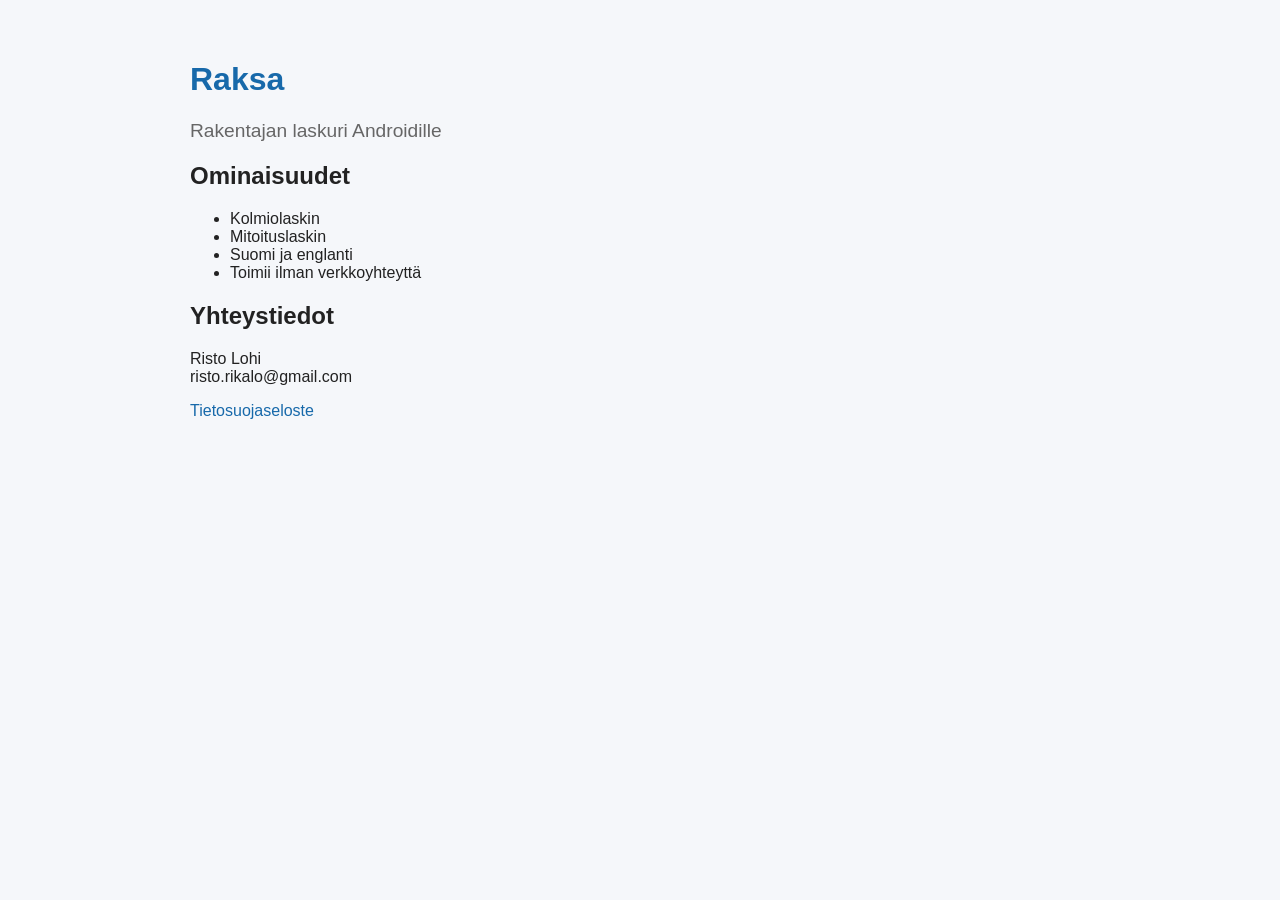
==== index.html @ fb9326ef "Initial Raksa site" ====
<!DOCTYPE html>
<html lang="fi">
<head>
<meta charset="UTF-8">
<meta name="viewport" content="width=device-width, initial-scale=1.0">
<title>Raksa</title>
<link rel="stylesheet" href="style.css">
</head>
<body>
<div class="container">
<h1>Raksa</h1>
<p class="subtitle">Rakentajan laskuri Androidille</p>
<h2>Ominaisuudet</h2>
<ul><li>Kolmiolaskin</li><li>Mitoituslaskin</li><li>Suomi ja englanti</li><li>Toimii ilman verkkoyhteyttä</li></ul>
<h2>Yhteystiedot</h2>
<p>Risto Lohi<br>risto.rikalo@gmail.com</p>
<p><a href="privacy.html">Tietosuojaseloste</a></p>
</div></body></html>
---- style.css ----
body{font-family:Arial,sans-serif;margin:0;background:#f5f7fa;color:#222}.container{max-width:900px;margin:auto;padding:40px 20px}h1{color:#1769AA}.subtitle{font-size:1.2rem;color:#666}a{color:#1769AA;text-decoration:none}a:hover{text-decoration:underline}
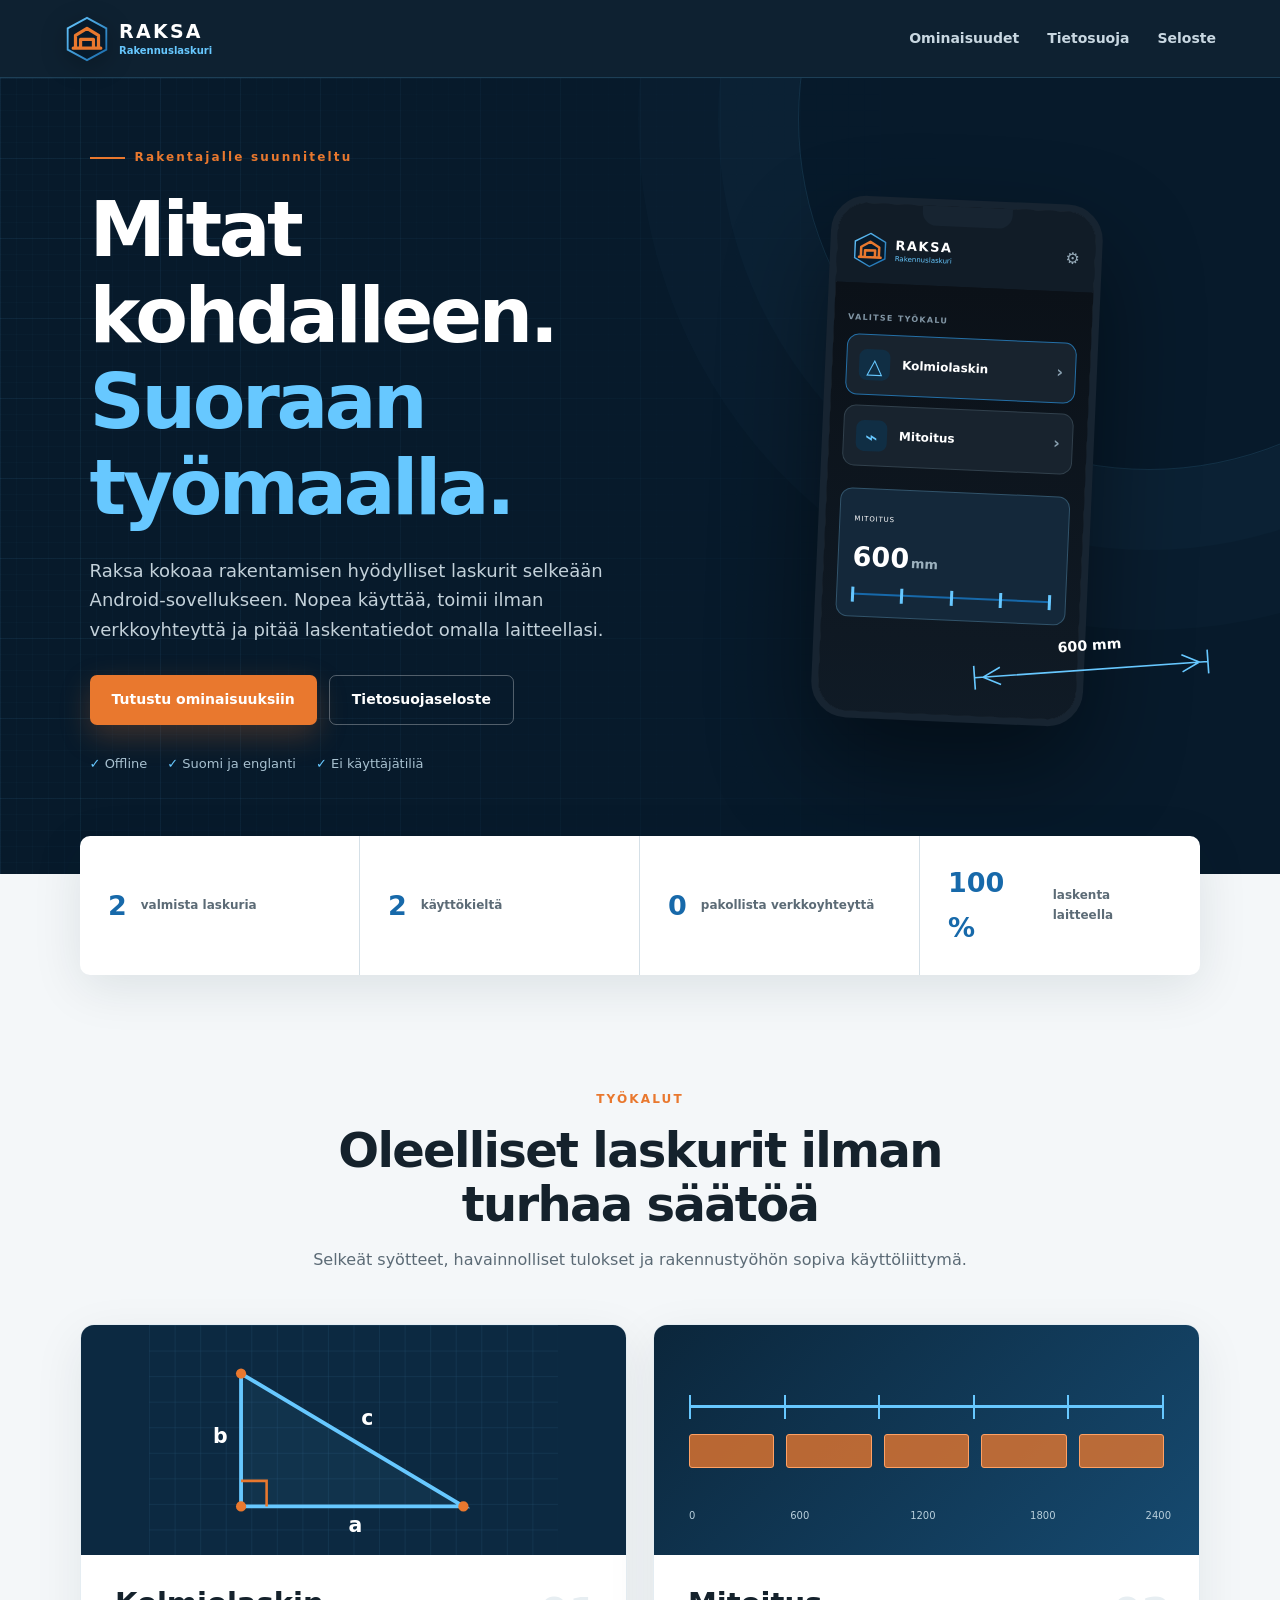
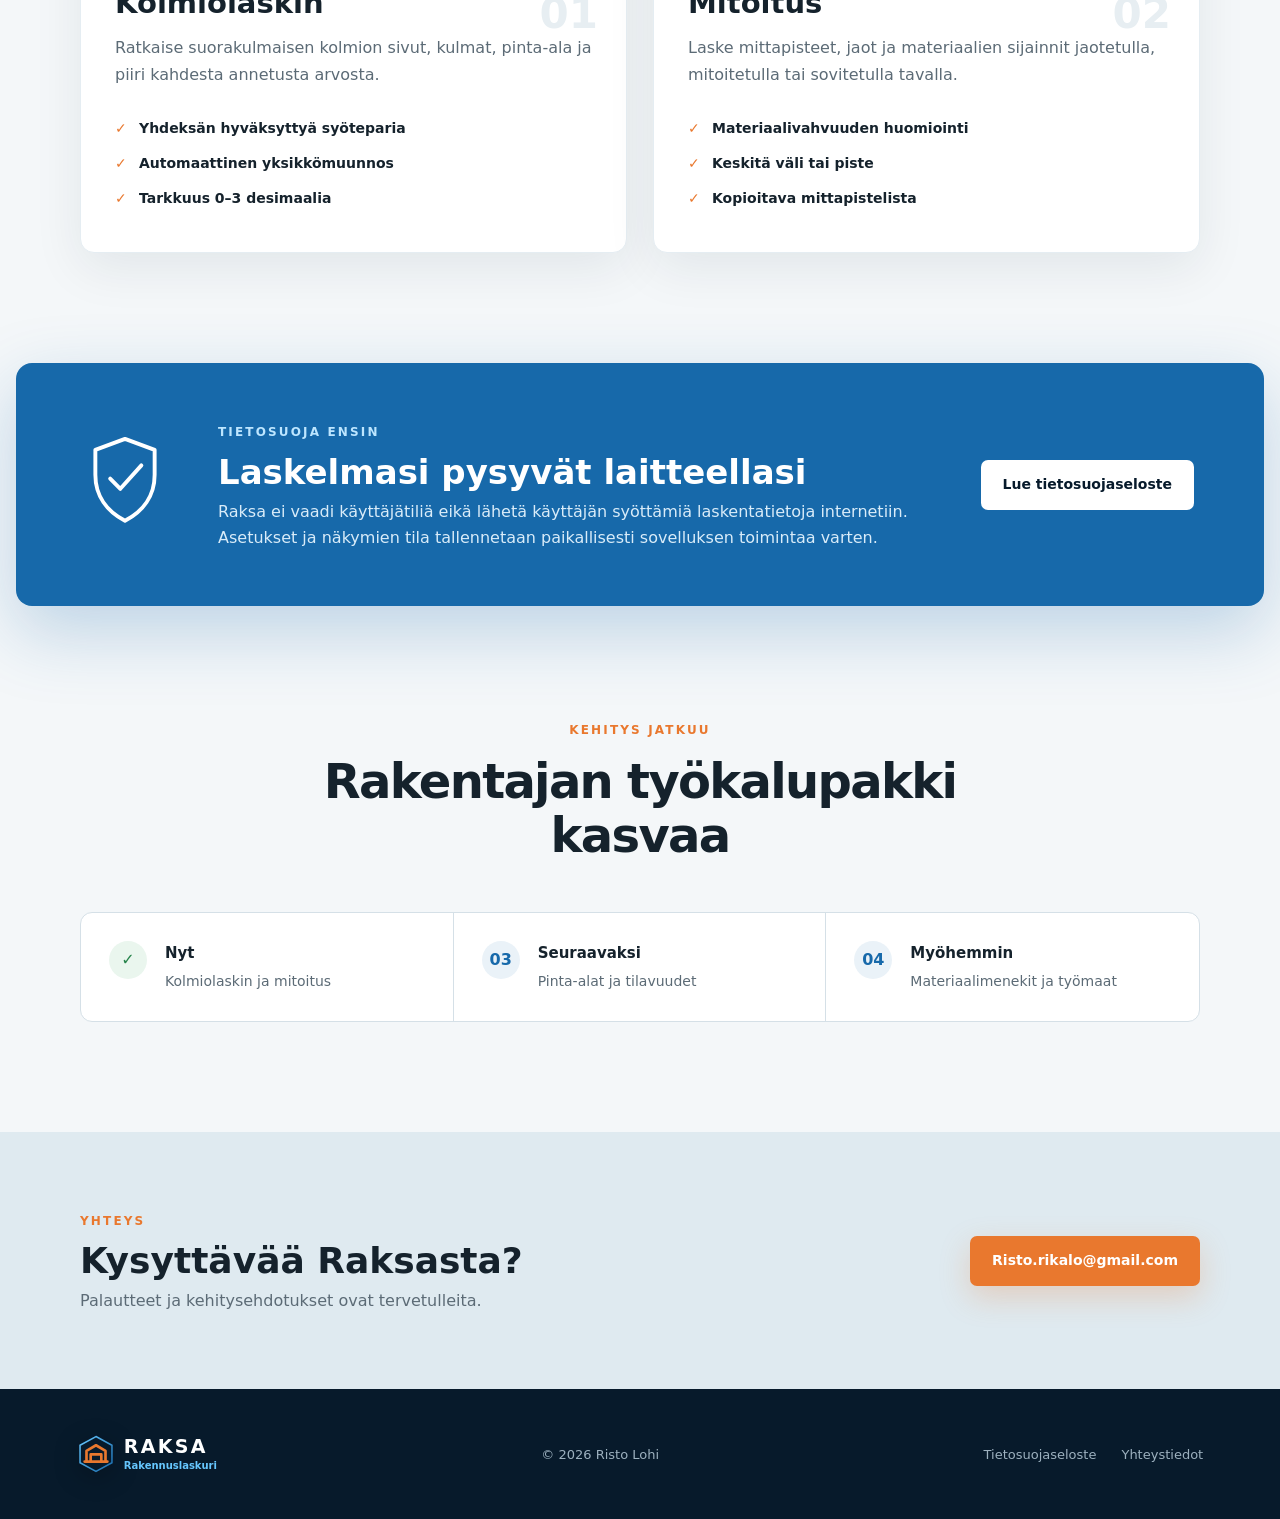
==== commit 25bc7f91: "Redesign Raksa website" ====
--- a/index.html
+++ b/index.html
@@ -1,18 +1,103 @@
-<!DOCTYPE html>
+<!doctype html>
 <html lang="fi">
 <head>
-<meta charset="UTF-8">
-<meta name="viewport" content="width=device-width, initial-scale=1.0">
-<title>Raksa</title>
-<link rel="stylesheet" href="style.css">
+  <meta charset="utf-8">
+  <meta name="viewport" content="width=device-width, initial-scale=1">
+  <meta name="theme-color" content="#071a2b">
+  <meta name="description" content="Raksa on suomalainen, ilman verkkoyhteyttä toimiva rakennuslaskuri Androidille.">
+  <meta property="og:title" content="Raksa | Rakentajan laskurit mukana työmaalla">
+  <meta property="og:description" content="Kolmiolaskin ja mitoituslaskin selkeässä Android-sovelluksessa.">
+  <meta property="og:image" content="assets/social-preview.svg">
+  <title>Raksa | Rakentajan laskuri</title>
+  <link rel="icon" href="assets/favicon.svg" type="image/svg+xml">
+  <link rel="stylesheet" href="style.css">
+  <script src="script.js" defer></script>
 </head>
 <body>
-<div class="container">
-<h1>Raksa</h1>
-<p class="subtitle">Rakentajan laskuri Androidille</p>
-<h2>Ominaisuudet</h2>
-<ul><li>Kolmiolaskin</li><li>Mitoituslaskin</li><li>Suomi ja englanti</li><li>Toimii ilman verkkoyhteyttä</li></ul>
-<h2>Yhteystiedot</h2>
-<p>Risto Lohi<br>risto.rikalo@gmail.com</p>
-<p><a href="privacy.html">Tietosuojaseloste</a></p>
-</div></body></html>+  <a class="skip-link" href="#main">Siirry sisältöön</a>
+  <header class="site-header">
+    <a class="brand" href="index.html" aria-label="Raksa etusivu">
+      <img src="assets/raksa-mark.svg" alt="" width="46" height="46">
+      <span><strong>RAKSA</strong><small>Rakennuslaskuri</small></span>
+    </a>
+    <nav aria-label="Päänavigaatio">
+      <a href="#ominaisuudet">Ominaisuudet</a>
+      <a href="#turvallinen">Tietosuoja</a>
+      <a href="privacy.html">Seloste</a>
+    </nav>
+  </header>
+
+  <main id="main">
+    <section class="hero">
+      <div class="blueprint" aria-hidden="true"></div>
+      <div class="hero-copy">
+        <div class="eyebrow"><span></span> Rakentajalle suunniteltu</div>
+        <h1>Mitat kohdalleen.<br><em>Suoraan työmaalla.</em></h1>
+        <p>Raksa kokoaa rakentamisen hyödylliset laskurit selkeään Android-sovellukseen. Nopea käyttää, toimii ilman verkkoyhteyttä ja pitää laskentatiedot omalla laitteellasi.</p>
+        <div class="hero-actions">
+          <a class="button primary" href="#ominaisuudet">Tutustu ominaisuuksiin</a>
+          <a class="button secondary" href="privacy.html">Tietosuojaseloste</a>
+        </div>
+        <div class="trust-row" aria-label="Sovelluksen pääominaisuudet">
+          <span>✓ Offline</span><span>✓ Suomi ja englanti</span><span>✓ Ei käyttäjätiliä</span>
+        </div>
+      </div>
+      <div class="hero-visual" aria-label="Raksa-sovelluksen tyylitelty esittelykuva">
+        <div class="phone">
+          <div class="phone-top"></div>
+          <div class="appbar"><img src="assets/raksa-mark.svg" alt=""><span><b>RAKSA</b><small>Rakennuslaskuri</small></span><i>⚙</i></div>
+          <div class="phone-content">
+            <p class="phone-label">VALITSE TYÖKALU</p>
+            <div class="tool active"><span class="tool-icon">△</span><b>Kolmiolaskin</b><strong>›</strong></div>
+            <div class="tool"><span class="tool-icon ruler">⌁</span><b>Mitoitus</b><strong>›</strong></div>
+            <div class="result-mini">
+              <span>MITOITUS</span><b>600<small>mm</small></b>
+              <div><i></i><i></i><i></i><i></i><i></i></div>
+            </div>
+          </div>
+        </div>
+        <svg class="measure-arrow" viewBox="0 0 240 80" aria-hidden="true"><path d="M12 56h216M12 45v22M228 45v22M20 56l16-8m-16 8 16 8m184-8-16-8m16 8-16 8"/><text x="120" y="38">600 mm</text></svg>
+      </div>
+    </section>
+
+    <section class="stats" aria-label="Raksan ominaisuuksien yhteenveto">
+      <div><strong>2</strong><span>valmista laskuria</span></div>
+      <div><strong>2</strong><span>käyttökieltä</span></div>
+      <div><strong>0</strong><span>pakollista verkkoyhteyttä</span></div>
+      <div><strong>100 %</strong><span>laskenta laitteella</span></div>
+    </section>
+
+    <section id="ominaisuudet" class="section features">
+      <div class="section-heading"><span>TYÖKALUT</span><h2>Oleelliset laskurit ilman turhaa säätöä</h2><p>Selkeät syötteet, havainnolliset tulokset ja rakennustyöhön sopiva käyttöliittymä.</p></div>
+      <div class="feature-grid">
+        <article class="feature-card triangle-card">
+          <div class="card-art triangle-art" aria-hidden="true"><svg viewBox="0 0 320 180"><defs><pattern id="grid" width="20" height="20" patternUnits="userSpaceOnUse"><path d="M20 0H0V20"/></pattern></defs><rect width="320" height="180" fill="url(#grid)"/><path class="shape" d="M72 142V38l174 104z"/><path class="angle" d="M72 122h20v20"/><circle cx="72" cy="38" r="4"/><circle cx="72" cy="142" r="4"/><circle cx="246" cy="142" r="4"/><text x="50" y="92">b</text><text x="156" y="162">a</text><text x="166" y="78">c</text></svg></div>
+          <div class="card-body"><span class="number">01</span><h3>Kolmiolaskin</h3><p>Ratkaise suorakulmaisen kolmion sivut, kulmat, pinta-ala ja piiri kahdesta annetusta arvosta.</p><ul><li>Yhdeksän hyväksyttyä syöteparia</li><li>Automaattinen yksikkömuunnos</li><li>Tarkkuus 0–3 desimaalia</li></ul></div>
+        </article>
+        <article class="feature-card dimension-card">
+          <div class="card-art ruler-art" aria-hidden="true"><div class="rail"><i></i><i></i><i></i><i></i><i></i><i></i></div><div class="blocks"><b></b><b></b><b></b><b></b><b></b></div><span>0</span><span>600</span><span>1200</span><span>1800</span><span>2400</span></div>
+          <div class="card-body"><span class="number">02</span><h3>Mitoitus</h3><p>Laske mittapisteet, jaot ja materiaalien sijainnit jaotetulla, mitoitetulla tai sovitetulla tavalla.</p><ul><li>Materiaalivahvuuden huomiointi</li><li>Keskitä väli tai piste</li><li>Kopioitava mittapistelista</li></ul></div>
+        </article>
+      </div>
+    </section>
+
+    <section id="turvallinen" class="privacy-band">
+      <div class="shield" aria-hidden="true"><svg viewBox="0 0 100 116"><path d="M50 5 88 19v32c0 27-15 47-38 59C27 98 12 78 12 51V19z"/><path d="m31 56 13 13 27-30"/></svg></div>
+      <div><span>TIETOSUOJA ENSIN</span><h2>Laskelmasi pysyvät laitteellasi</h2><p>Raksa ei vaadi käyttäjätiliä eikä lähetä käyttäjän syöttämiä laskentatietoja internetiin. Asetukset ja näkymien tila tallennetaan paikallisesti sovelluksen toimintaa varten.</p></div>
+      <a class="button light" href="privacy.html">Lue tietosuojaseloste</a>
+    </section>
+
+    <section class="section roadmap">
+      <div class="section-heading"><span>KEHITYS JATKUU</span><h2>Rakentajan työkalupakki kasvaa</h2></div>
+      <div class="roadmap-row"><div class="done"><b>✓</b><span><strong>Nyt</strong>Kolmiolaskin ja mitoitus</span></div><div><b>03</b><span><strong>Seuraavaksi</strong>Pinta-alat ja tilavuudet</span></div><div><b>04</b><span><strong>Myöhemmin</strong>Materiaalimenekit ja työmaat</span></div></div>
+    </section>
+
+    <section class="contact">
+      <div><span>YHTEYS</span><h2>Kysyttävää Raksasta?</h2><p>Palautteet ja kehitysehdotukset ovat tervetulleita.</p></div>
+      <a class="button primary" href="mailto:Risto.rikalo@gmail.com">Risto.rikalo@gmail.com</a>
+    </section>
+  </main>
+
+  <footer><a class="brand footer-brand" href="index.html"><img src="assets/raksa-mark.svg" alt="" width="38" height="38"><span><strong>RAKSA</strong><small>Rakennuslaskuri</small></span></a><p>© 2026 Risto Lohi</p><div><a href="privacy.html">Tietosuojaseloste</a><a href="mailto:Risto.rikalo@gmail.com">Yhteystiedot</a></div></footer>
+</body>
+</html>
--- a/style.css
+++ b/style.css
@@ -1 +1 @@
-body{font-family:Arial,sans-serif;margin:0;background:#f5f7fa;color:#222}.container{max-width:900px;margin:auto;padding:40px 20px}h1{color:#1769AA}.subtitle{font-size:1.2rem;color:#666}a{color:#1769AA;text-decoration:none}a:hover{text-decoration:underline}+:root{--navy:#071a2b;--navy2:#0c2941;--blue:#1769aa;--cyan:#67c8ff;--orange:#e9782e;--paper:#f4f7f9;--ink:#15222c;--muted:#5c6b76;--line:#d5e0e7;--white:#fff;--shadow:0 24px 70px rgba(5,26,43,.15)}*{box-sizing:border-box}html{scroll-behavior:smooth}body{margin:0;font-family:Inter,ui-sans-serif,system-ui,-apple-system,BlinkMacSystemFont,"Segoe UI",sans-serif;color:var(--ink);background:var(--paper);line-height:1.65}a{color:inherit}.skip-link{position:absolute;left:-9999px;top:8px;background:white;padding:10px;z-index:99}.skip-link:focus{left:8px}.site-header{height:78px;padding:0 clamp(20px,5vw,80px);display:flex;align-items:center;justify-content:space-between;background:rgba(7,26,43,.97);color:white;position:relative;z-index:20;border-bottom:1px solid rgba(103,200,255,.18)}.brand{display:flex;align-items:center;gap:9px;text-decoration:none}.brand img{filter:drop-shadow(0 6px 12px rgba(0,0,0,.25))}.brand span{display:flex;flex-direction:column;line-height:1}.brand strong{letter-spacing:.12em;font-size:19px}.brand small{color:var(--cyan);font-weight:700;font-size:10px;margin-top:5px}.site-header nav{display:flex;gap:28px}.site-header nav a{text-decoration:none;color:#c8d7e1;font-size:14px;font-weight:700}.site-header nav a:hover,.site-header nav .current{color:white}.hero{min-height:680px;background:var(--navy);color:white;display:grid;grid-template-columns:minmax(0,1fr) minmax(360px,.82fr);align-items:center;gap:5vw;padding:70px clamp(24px,7vw,110px) 100px;position:relative;overflow:hidden}.blueprint{position:absolute;inset:0;background-image:linear-gradient(rgba(103,200,255,.055) 1px,transparent 1px),linear-gradient(90deg,rgba(103,200,255,.055) 1px,transparent 1px),linear-gradient(rgba(103,200,255,.025) 1px,transparent 1px),linear-gradient(90deg,rgba(103,200,255,.025) 1px,transparent 1px);background-size:80px 80px,80px 80px,16px 16px,16px 16px;mask-image:linear-gradient(to right,#000,transparent 75%)}.hero:after{content:"";position:absolute;width:700px;height:700px;border:1px solid rgba(103,200,255,.13);border-radius:50%;right:-220px;top:-310px;box-shadow:0 0 0 80px rgba(103,200,255,.025),0 0 0 160px rgba(103,200,255,.02)}.hero-copy,.hero-visual{position:relative;z-index:2}.eyebrow,.section-heading>span,.privacy-band>div>span,.contact>div>span,.legal-hero span{color:var(--orange);font-size:12px;letter-spacing:.18em;font-weight:900}.eyebrow{display:flex;align-items:center;gap:10px}.eyebrow span{display:block;width:35px;height:2px;background:var(--orange)}h1,h2,h3{line-height:1.12;margin-top:0}.hero h1{font-size:clamp(44px,6vw,78px);letter-spacing:-.045em;margin:19px 0 25px}.hero h1 em{font-style:normal;color:var(--cyan)}.hero-copy>p{max-width:680px;font-size:18px;color:#c3d1da;margin:0 0 30px}.hero-actions{display:flex;gap:12px;flex-wrap:wrap}.button{display:inline-flex;align-items:center;justify-content:center;min-height:50px;padding:0 22px;border-radius:7px;text-decoration:none;font-weight:800;font-size:14px;transition:.2s transform,.2s background}.button:hover{transform:translateY(-2px)}.button.primary{background:var(--orange);color:white;box-shadow:0 11px 30px rgba(233,120,46,.25)}.button.primary:hover{background:#f08138}.button.secondary{border:1px solid rgba(255,255,255,.3);color:white}.button.secondary:hover{background:rgba(255,255,255,.08)}.button.light{background:white;color:var(--navy);white-space:nowrap}.trust-row{display:flex;gap:20px;flex-wrap:wrap;color:#a8c1d0;font-size:13px;margin-top:28px}.trust-row span::first-letter{color:var(--cyan)}.hero-visual{height:540px;display:flex;justify-content:center;align-items:center}.phone{width:272px;height:522px;background:#0b1118;border:7px solid #172431;border-radius:36px;box-shadow:0 45px 100px rgba(0,0,0,.45),inset 0 0 0 1px #3a4b58;overflow:hidden;transform:rotate(2.5deg);position:relative}.phone-top{width:90px;height:20px;background:#172431;border-radius:0 0 14px 14px;position:absolute;top:0;left:84px;z-index:2}.appbar{height:80px;background:#111c27;display:flex;align-items:center;padding:22px 15px 8px;gap:7px}.appbar img{width:36px}.appbar span{display:flex;flex-direction:column;line-height:1}.appbar b{font-size:13px;letter-spacing:.12em}.appbar small{font-size:7px;color:var(--cyan);margin-top:4px}.appbar i{font-style:normal;margin-left:auto;color:#94a8b6}.phone-content{padding:20px 14px;background:linear-gradient(#0b1118,#101b26);height:442px}.phone-label{font-size:8px;letter-spacing:.16em;color:#8296a5;font-weight:900}.tool{height:61px;border:1px solid #31404c;margin-top:10px;border-radius:12px;display:flex;align-items:center;padding:0 12px;gap:12px;background:#18232e}.tool.active{border-color:#246fa6}.tool-icon{width:31px;height:31px;border-radius:8px;background:#102e44;color:var(--cyan);display:grid;place-items:center;font-size:21px}.tool b{font-size:12px}.tool strong{margin-left:auto;color:#89a0b0}.result-mini{margin-top:22px;background:#14283a;border:1px solid #31536a;border-radius:12px;padding:14px}.result-mini>span{font-size:7px;letter-spacing:.12em}.result-mini>b{display:block;font-size:27px;margin:5px 0 14px}.result-mini>b small{font-size:13px;color:#9cb1be;margin-left:2px}.result-mini>div{display:flex;justify-content:space-between;border-top:2px solid var(--blue);position:relative}.result-mini i{width:3px;height:15px;background:var(--cyan);margin-top:-8px}.measure-arrow{position:absolute;width:260px;right:-30px;bottom:35px;transform:rotate(-4deg)}.measure-arrow path{fill:none;stroke:var(--cyan);stroke-width:1.5}.measure-arrow text{fill:white;text-anchor:middle;font:700 13px system-ui}.stats{background:white;box-shadow:0 12px 50px rgba(10,35,53,.1);margin:-38px auto 0;position:relative;z-index:5;width:min(1120px,calc(100% - 40px));display:grid;grid-template-columns:repeat(4,1fr);border-radius:10px}.stats div{padding:25px 28px;border-right:1px solid var(--line);display:flex;align-items:center;gap:14px}.stats div:last-child{border:0}.stats strong{font-size:27px;color:var(--blue)}.stats span{font-size:12px;color:var(--muted);font-weight:700}.section{padding:110px max(24px,calc((100vw - 1120px)/2))}.section-heading{text-align:center;max-width:700px;margin:0 auto 50px}.section-heading h2{font-size:clamp(32px,4vw,48px);letter-spacing:-.035em;margin:12px 0}.section-heading p{color:var(--muted)}.feature-grid{display:grid;grid-template-columns:1fr 1fr;gap:26px}.feature-card{background:white;border-radius:14px;overflow:hidden;box-shadow:0 15px 50px rgba(9,37,57,.08);border:1px solid #e5edf2}.card-art{height:230px;background:var(--navy2);position:relative}.triangle-art svg{width:100%;height:100%}.triangle-art svg rect{opacity:.22}.triangle-art svg path:not(.shape):not(.angle){stroke:var(--cyan);stroke-width:.5;fill:none}.triangle-art .shape{stroke:var(--cyan);stroke-width:3;fill:rgba(103,200,255,.06)}.triangle-art .angle{stroke:var(--orange);stroke-width:2;fill:none}.triangle-art circle{fill:var(--orange)}.triangle-art text{fill:white;font-weight:700}.ruler-art{background:linear-gradient(135deg,#0b263b,#164a70);padding:80px 35px 0}.rail{height:3px;background:var(--cyan);display:flex;justify-content:space-between}.rail i{height:24px;width:2px;background:var(--cyan);margin-top:-10px}.blocks{display:flex;gap:12px;margin-top:26px}.blocks b{height:34px;flex:1;background:rgba(233,120,46,.78);border:1px solid #ffa164;border-radius:3px}.ruler-art>span{position:absolute;bottom:30px;color:#b7cedb;font-size:10px}.ruler-art>span:nth-of-type(1){left:35px}.ruler-art>span:nth-of-type(2){left:25%}.ruler-art>span:nth-of-type(3){left:47%}.ruler-art>span:nth-of-type(4){left:69%}.ruler-art>span:nth-of-type(5){right:28px}.card-body{padding:32px 34px 36px;position:relative}.number{position:absolute;right:28px;top:24px;font-weight:900;font-size:42px;color:#e7eef2}.card-body h3{font-size:29px;margin:0 0 13px}.card-body p{color:var(--muted)}.card-body ul{padding:0;margin:23px 0 0;list-style:none}.card-body li{padding:6px 0 6px 24px;font-weight:700;font-size:14px;position:relative}.card-body li:before{content:"✓";position:absolute;left:0;color:var(--orange)}.privacy-band{width:min(1260px,calc(100% - 32px));margin:0 auto;background:var(--blue);color:white;border-radius:16px;padding:55px 70px;display:grid;grid-template-columns:100px 1fr auto;gap:32px;align-items:center;box-shadow:0 25px 70px rgba(23,105,170,.25)}.shield svg,.legal-icon svg{width:78px;fill:none;stroke:white;stroke-width:5;stroke-linecap:round;stroke-linejoin:round}.privacy-band h2{font-size:34px;margin:8px 0}.privacy-band p{margin:0;color:#d9ecf9;max-width:750px}.privacy-band>div>span{color:#bde6ff}.roadmap-row{display:grid;grid-template-columns:repeat(3,1fr);background:white;border:1px solid var(--line);border-radius:12px;overflow:hidden}.roadmap-row>div{padding:28px;display:flex;gap:18px;border-right:1px solid var(--line)}.roadmap-row>div:last-child{border:0}.roadmap-row b{width:38px;height:38px;border-radius:50%;background:#eaf2f8;color:var(--blue);display:grid;place-items:center}.roadmap-row .done b{background:#eaf6ee;color:#27844b}.roadmap-row span{display:flex;flex-direction:column;color:var(--muted);font-size:14px}.roadmap-row strong{color:var(--ink);font-size:15px;margin-bottom:4px}.contact{padding:75px max(24px,calc((100vw - 1120px)/2));background:#dfeaf0;display:flex;justify-content:space-between;align-items:center;gap:30px}.contact h2{font-size:36px;margin:7px 0}.contact p{margin:0;color:var(--muted)}footer{background:var(--navy);color:#9db1bf;min-height:130px;padding:35px clamp(24px,6vw,90px);display:flex;align-items:center;justify-content:space-between;gap:30px;font-size:13px}footer>div{display:flex;gap:25px}footer a{text-decoration:none}.footer-brand{color:white}.legal-wrap{width:min(980px,calc(100% - 36px));margin:55px auto 100px}.legal-hero{background:var(--navy);color:white;border-radius:16px 16px 0 0;padding:50px 60px;display:flex;align-items:center;justify-content:space-between;position:relative;overflow:hidden}.legal-hero:after{content:"";position:absolute;inset:0;background-image:linear-gradient(rgba(103,200,255,.05) 1px,transparent 1px),linear-gradient(90deg,rgba(103,200,255,.05) 1px,transparent 1px);background-size:25px 25px}.legal-hero>div{position:relative;z-index:1}.legal-hero h1{font-size:48px;margin:10px 0}.legal-hero p{color:#c5d4dd;max-width:600px}.legal-icon svg{stroke:var(--cyan);width:95px}.legal-meta{display:grid;grid-template-columns:repeat(3,1fr);background:var(--blue);color:white;padding:18px 34px}.legal-meta span{display:flex;flex-direction:column;font-size:13px}.legal-meta b{font-size:10px;letter-spacing:.1em;color:#cbe9fb;text-transform:uppercase}.legal-content{background:white;padding:45px 60px;border:1px solid var(--line);border-top:0}.legal-content section{padding:10px 0 28px;border-bottom:1px solid var(--line)}.legal-content section:last-child{border:0}.legal-content h2{font-size:22px;margin:12px 0}.legal-content h2 span{color:var(--orange);font-size:14px;margin-right:12px}.legal-content p{color:#485965}.contact-box{display:inline-flex;flex-direction:column;background:#edf4f8;border-left:4px solid var(--blue);padding:15px 22px!important}.contact-box a{color:var(--blue);font-weight:800}.back-row{margin-top:28px}.back-row .button{color:white}@media(max-width:900px){.site-header nav a:not(:last-child){display:none}.hero{grid-template-columns:1fr;padding-top:60px}.hero-visual{height:470px}.phone{transform:scale(.9) rotate(2deg)}.stats{grid-template-columns:1fr 1fr}.stats div:nth-child(2){border-right:0}.feature-grid{grid-template-columns:1fr}.privacy-band{grid-template-columns:75px 1fr;padding:40px}.privacy-band .button{grid-column:2;justify-self:start}.roadmap-row{grid-template-columns:1fr}.roadmap-row>div{border-right:0;border-bottom:1px solid var(--line)}.contact{align-items:flex-start;flex-direction:column}.legal-meta{grid-template-columns:1fr;gap:12px}}@media(max-width:600px){.site-header{height:70px;padding:0 18px}.site-header nav{gap:12px}.hero{padding:50px 22px 80px;min-height:auto}.hero h1{font-size:43px}.hero-copy>p{font-size:16px}.hero-visual{height:430px}.phone{transform:scale(.78) rotate(2deg)}.measure-arrow{display:none}.stats{margin-top:-24px}.stats div{padding:19px 16px;flex-direction:column;align-items:flex-start;gap:0}.stats strong{font-size:23px}.section{padding:80px 20px}.card-art{height:190px}.card-body{padding:28px 24px}.privacy-band{grid-template-columns:1fr;padding:34px 26px}.privacy-band .shield{display:none}.privacy-band .button{grid-column:1}.privacy-band h2{font-size:28px}.roadmap-row>div{padding:22px}.contact{padding:60px 24px}footer{flex-direction:column;align-items:flex-start}footer>div{flex-direction:column;gap:8px}.legal-wrap{margin-top:25px}.legal-hero{padding:38px 28px}.legal-hero h1{font-size:36px}.legal-icon{display:none}.legal-meta{padding:18px 28px}.legal-content{padding:28px 24px}.legal-content h2{font-size:19px}}
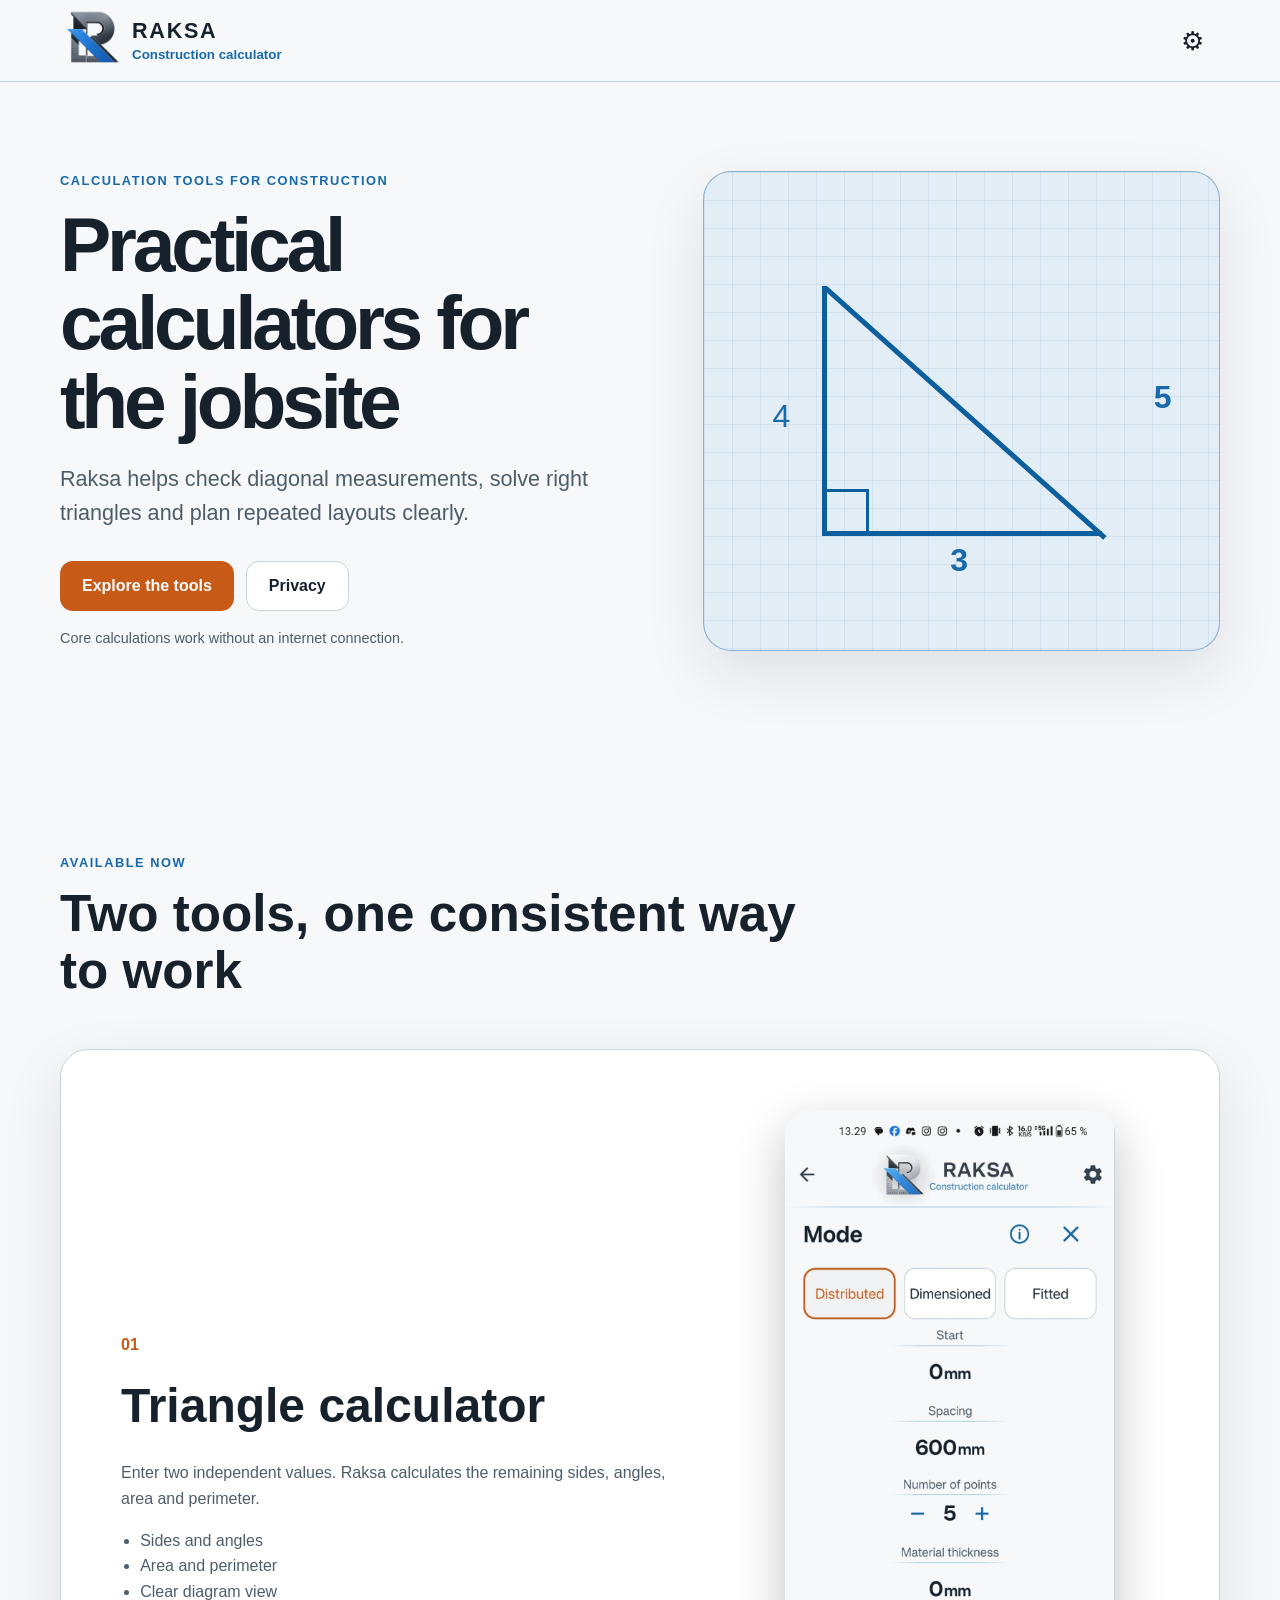
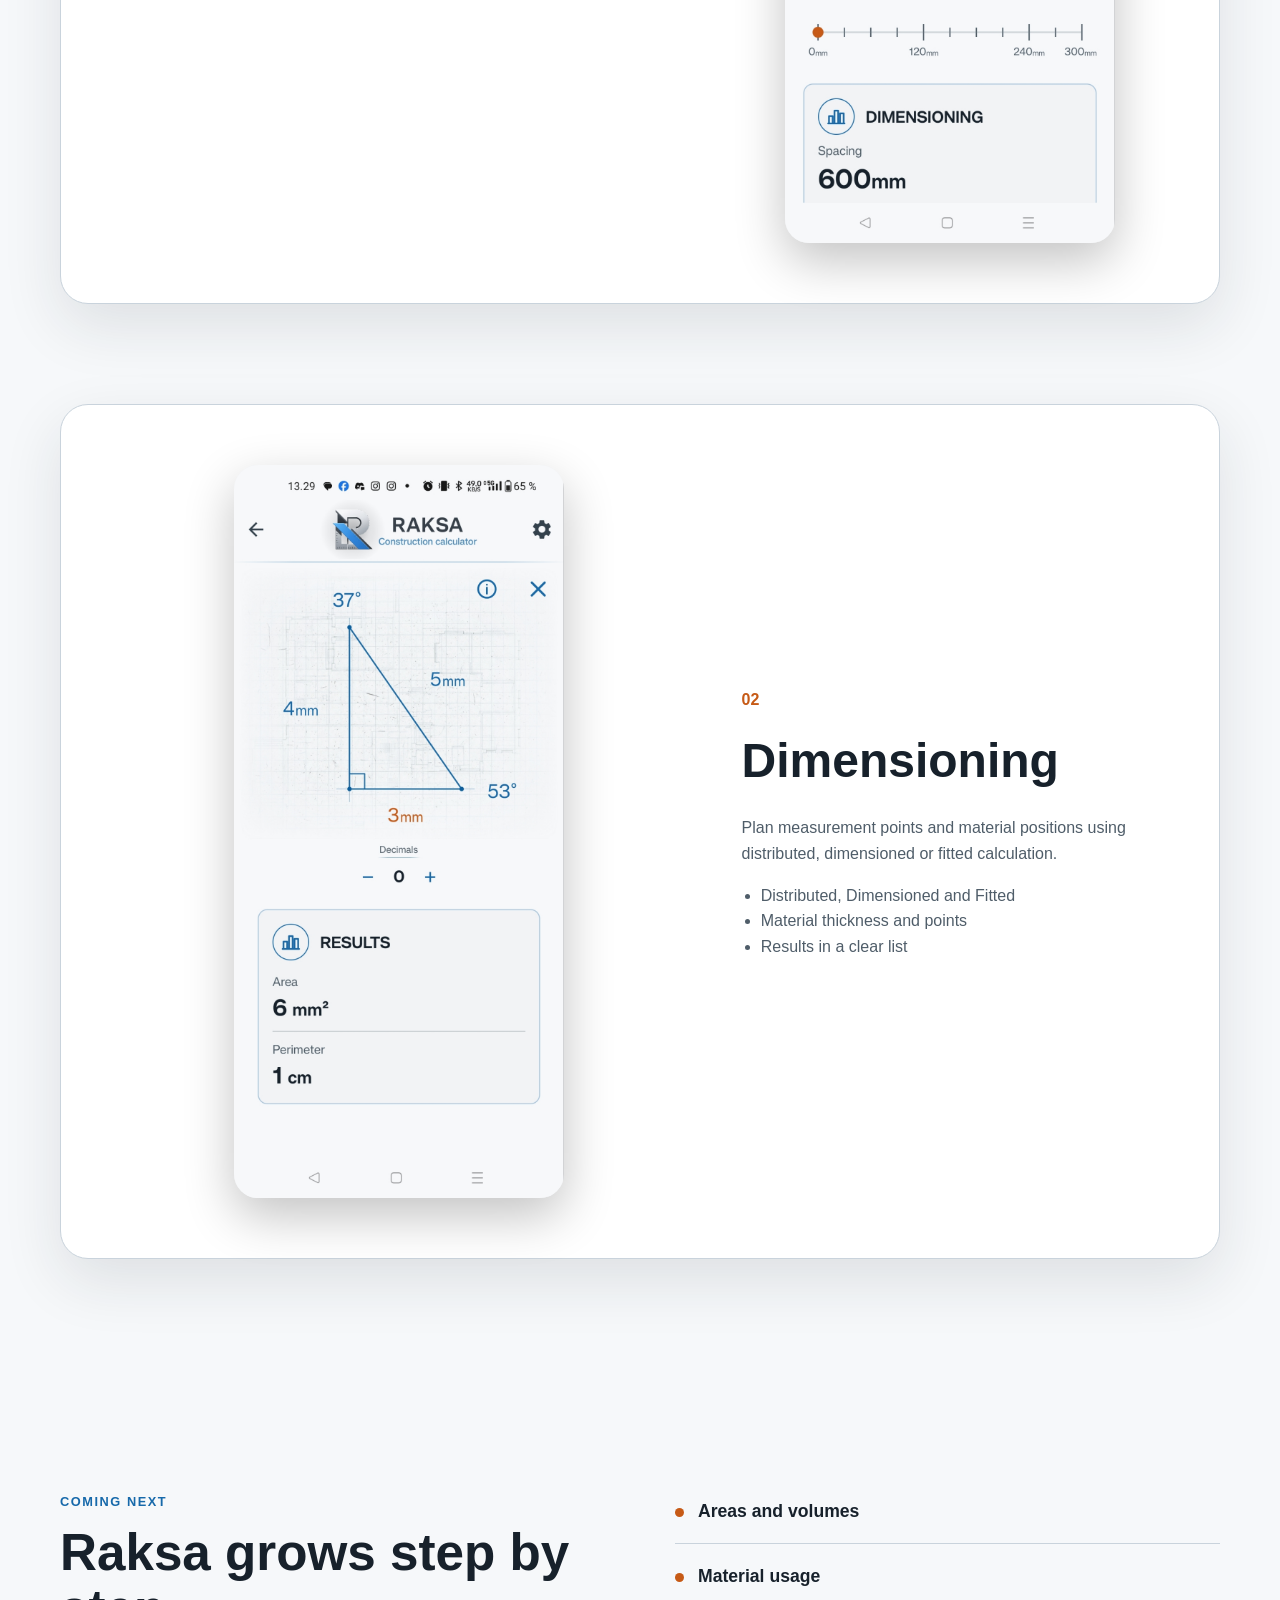
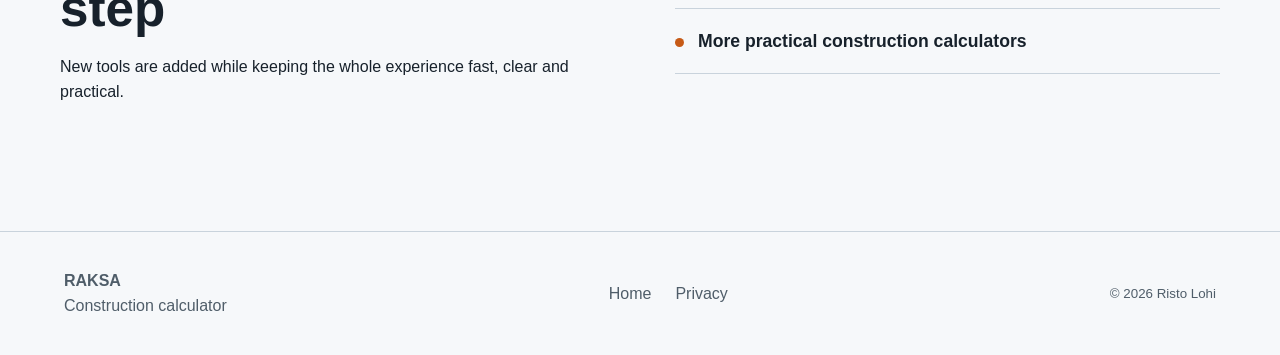
==== commit 7c056ae4: "Upgrade Raksa site branding, themes and localization" ====
--- a/index.html
+++ b/index.html
@@ -1,103 +1,69 @@
 <!doctype html>
-<html lang="fi">
+<html lang="fi" data-theme="system">
 <head>
   <meta charset="utf-8">
-  <meta name="viewport" content="width=device-width, initial-scale=1">
-  <meta name="theme-color" content="#071a2b">
-  <meta name="description" content="Raksa on suomalainen, ilman verkkoyhteyttä toimiva rakennuslaskuri Androidille.">
-  <meta property="og:title" content="Raksa | Rakentajan laskurit mukana työmaalla">
-  <meta property="og:description" content="Kolmiolaskin ja mitoituslaskin selkeässä Android-sovelluksessa.">
+  <meta name="viewport" content="width=device-width,initial-scale=1">
+  <meta name="color-scheme" content="light dark">
+  <meta name="theme-color" content="#f6f8fa">
+  <meta name="description" content="Raksa on suomalainen rakennuslaskuri kolmiolaskentaan ja mitoitukseen.">
+  <meta property="og:title" content="Raksa | Rakennuslaskuri">
+  <meta property="og:description" content="Kolmiolaskin ja mitoitus selkeässä, ilman verkkoyhteyttä toimivassa sovelluksessa.">
   <meta property="og:image" content="assets/social-preview.svg">
-  <title>Raksa | Rakentajan laskuri</title>
-  <link rel="icon" href="assets/favicon.svg" type="image/svg+xml">
+  <title>Raksa | Rakennuslaskuri</title>
+  <link rel="icon" href="assets/logo-light.png">
   <link rel="stylesheet" href="style.css">
   <script src="script.js" defer></script>
 </head>
 <body>
-  <a class="skip-link" href="#main">Siirry sisältöön</a>
-  <header class="site-header">
-    <a class="brand" href="index.html" aria-label="Raksa etusivu">
-      <img src="assets/raksa-mark.svg" alt="" width="46" height="46">
-      <span><strong>RAKSA</strong><small>Rakennuslaskuri</small></span>
-    </a>
-    <nav aria-label="Päänavigaatio">
-      <a href="#ominaisuudet">Ominaisuudet</a>
-      <a href="#turvallinen">Tietosuoja</a>
-      <a href="privacy.html">Seloste</a>
-    </nav>
-  </header>
+<a class="skip-link" href="#top" data-i18n="skip">Siirry sisältöön</a>
+<header class="site-header">
+  <a class="brand" href="#top" aria-label="Raksa">
+    <picture><source srcset="assets/logo-dark.png" media="(prefers-color-scheme:dark)"><img class="brand-mark" src="assets/logo-light.png" alt=""></picture>
+    <span><strong>RAKSA</strong><small data-i18n="brandSubtitle">Rakennuslaskuri</small></span>
+  </a>
+  <div class="settings-wrap">
+    <button class="settings-button" type="button" aria-expanded="false" aria-controls="settingsPanel" data-i18n-aria="settingsOpen" title="Asetukset">⚙</button>
+    <section id="settingsPanel" class="settings-panel" hidden>
+      <label for="language" data-i18n="language">Kieli</label>
+      <select id="language"><option value="fi">Suomi</option><option value="en">English</option></select>
+      <label for="theme" data-i18n="theme">Teema</label>
+      <select id="theme"><option value="system" data-i18n="themeSystem">Järjestelmä</option><option value="light" data-i18n="themeLight">Vaalea</option><option value="dark" data-i18n="themeDark">Tumma</option></select>
+    </section>
+  </div>
+</header>
+<main id="top">
+  <section class="hero section-grid">
+    <div class="hero-copy">
+      <p class="eyebrow" data-i18n="eyebrow">Laskentatyökalut rakentamiseen</p>
+      <h1 data-i18n="heroTitle">Käytännön laskurit mukana työmaalla</h1>
+      <p class="lead" data-i18n="heroLead">Raksa auttaa tarkistamaan ristimitat, laskemaan suorakulmaisen kolmion arvot sekä suunnittelemaan toistuvat jaot selkeästi.</p>
+      <div class="hero-actions">
+        <a class="button primary" href="#features" data-i18n="explore">Tutustu työkaluihin</a>
+        <a class="button secondary" href="privacy.html" data-i18n="privacy">Tietosuoja</a>
+      </div>
+      <p class="offline-note" data-i18n="offline">Ydinlaskenta toimii ilman verkkoyhteyttä.</p>
+    </div>
+    <div class="hero-visual blueprint" aria-hidden="true">
+      <div class="triangle"><i></i><b>3</b><em>4</em><strong>5</strong></div>
+    </div>
+  </section>
 
-  <main id="main">
-    <section class="hero">
-      <div class="blueprint" aria-hidden="true"></div>
-      <div class="hero-copy">
-        <div class="eyebrow"><span></span> Rakentajalle suunniteltu</div>
-        <h1>Mitat kohdalleen.<br><em>Suoraan työmaalla.</em></h1>
-        <p>Raksa kokoaa rakentamisen hyödylliset laskurit selkeään Android-sovellukseen. Nopea käyttää, toimii ilman verkkoyhteyttä ja pitää laskentatiedot omalla laitteellasi.</p>
-        <div class="hero-actions">
-          <a class="button primary" href="#ominaisuudet">Tutustu ominaisuuksiin</a>
-          <a class="button secondary" href="privacy.html">Tietosuojaseloste</a>
-        </div>
-        <div class="trust-row" aria-label="Sovelluksen pääominaisuudet">
-          <span>✓ Offline</span><span>✓ Suomi ja englanti</span><span>✓ Ei käyttäjätiliä</span>
-        </div>
-      </div>
-      <div class="hero-visual" aria-label="Raksa-sovelluksen tyylitelty esittelykuva">
-        <div class="phone">
-          <div class="phone-top"></div>
-          <div class="appbar"><img src="assets/raksa-mark.svg" alt=""><span><b>RAKSA</b><small>Rakennuslaskuri</small></span><i>⚙</i></div>
-          <div class="phone-content">
-            <p class="phone-label">VALITSE TYÖKALU</p>
-            <div class="tool active"><span class="tool-icon">△</span><b>Kolmiolaskin</b><strong>›</strong></div>
-            <div class="tool"><span class="tool-icon ruler">⌁</span><b>Mitoitus</b><strong>›</strong></div>
-            <div class="result-mini">
-              <span>MITOITUS</span><b>600<small>mm</small></b>
-              <div><i></i><i></i><i></i><i></i><i></i></div>
-            </div>
-          </div>
-        </div>
-        <svg class="measure-arrow" viewBox="0 0 240 80" aria-hidden="true"><path d="M12 56h216M12 45v22M228 45v22M20 56l16-8m-16 8 16 8m184-8-16-8m16 8-16 8"/><text x="120" y="38">600 mm</text></svg>
-      </div>
-    </section>
+  <section id="features" class="features">
+    <div class="section-heading"><p class="eyebrow" data-i18n="available">Käytettävissä nyt</p><h2 data-i18n="toolsTitle">Kaksi työkalua, yksi yhtenäinen tapa työskennellä</h2></div>
+    <article class="feature-card">
+      <div class="feature-copy"><span class="number">01</span><h3 data-i18n="triangleTitle">Kolmiolaskin</h3><p data-i18n="triangleText">Syötä kaksi riippumatonta arvoa. Raksa laskee muut sivut, kulmat, pinta-alan ja piirin.</p><ul><li data-i18n="triangleA">Sivut ja kulmat</li><li data-i18n="triangleB">Pinta-ala ja piiri</li><li data-i18n="triangleC">Selkeä piirrosnäkymä</li></ul></div>
+      <picture class="phone-shot"><source class="shot-source" srcset="assets/triangle-dark-fi.jpg" media="(prefers-color-scheme:dark)"><img src="assets/triangle-light-fi.jpg" alt="Raksa-kolmiolaskimen näkymä" loading="lazy"></picture>
+    </article>
+    <article class="feature-card reverse">
+      <div class="feature-copy"><span class="number">02</span><h3 data-i18n="dimensionsTitle">Mitoitus</h3><p data-i18n="dimensionsText">Suunnittele mittapisteet ja materiaalien paikat jaetulla, mitoitetulla tai sovitetulla laskentatavalla.</p><ul><li data-i18n="dimensionsA">Jaotettu, Mitoitettu ja Sovitettu</li><li data-i18n="dimensionsB">Materiaalivahvuus ja mittapisteet</li><li data-i18n="dimensionsC">Tulokset selkeänä listana</li></ul></div>
+      <picture class="phone-shot"><source class="shot-source" srcset="assets/dimensions-dark-en.jpg" media="(prefers-color-scheme:dark)"><img src="assets/dimensions-light-fi.jpg" alt="Raksa-mitoituksen näkymä" loading="lazy"></picture>
+    </article>
+  </section>
 
-    <section class="stats" aria-label="Raksan ominaisuuksien yhteenveto">
-      <div><strong>2</strong><span>valmista laskuria</span></div>
-      <div><strong>2</strong><span>käyttökieltä</span></div>
-      <div><strong>0</strong><span>pakollista verkkoyhteyttä</span></div>
-      <div><strong>100 %</strong><span>laskenta laitteella</span></div>
-    </section>
-
-    <section id="ominaisuudet" class="section features">
-      <div class="section-heading"><span>TYÖKALUT</span><h2>Oleelliset laskurit ilman turhaa säätöä</h2><p>Selkeät syötteet, havainnolliset tulokset ja rakennustyöhön sopiva käyttöliittymä.</p></div>
-      <div class="feature-grid">
-        <article class="feature-card triangle-card">
-          <div class="card-art triangle-art" aria-hidden="true"><svg viewBox="0 0 320 180"><defs><pattern id="grid" width="20" height="20" patternUnits="userSpaceOnUse"><path d="M20 0H0V20"/></pattern></defs><rect width="320" height="180" fill="url(#grid)"/><path class="shape" d="M72 142V38l174 104z"/><path class="angle" d="M72 122h20v20"/><circle cx="72" cy="38" r="4"/><circle cx="72" cy="142" r="4"/><circle cx="246" cy="142" r="4"/><text x="50" y="92">b</text><text x="156" y="162">a</text><text x="166" y="78">c</text></svg></div>
-          <div class="card-body"><span class="number">01</span><h3>Kolmiolaskin</h3><p>Ratkaise suorakulmaisen kolmion sivut, kulmat, pinta-ala ja piiri kahdesta annetusta arvosta.</p><ul><li>Yhdeksän hyväksyttyä syöteparia</li><li>Automaattinen yksikkömuunnos</li><li>Tarkkuus 0–3 desimaalia</li></ul></div>
-        </article>
-        <article class="feature-card dimension-card">
-          <div class="card-art ruler-art" aria-hidden="true"><div class="rail"><i></i><i></i><i></i><i></i><i></i><i></i></div><div class="blocks"><b></b><b></b><b></b><b></b><b></b></div><span>0</span><span>600</span><span>1200</span><span>1800</span><span>2400</span></div>
-          <div class="card-body"><span class="number">02</span><h3>Mitoitus</h3><p>Laske mittapisteet, jaot ja materiaalien sijainnit jaotetulla, mitoitetulla tai sovitetulla tavalla.</p><ul><li>Materiaalivahvuuden huomiointi</li><li>Keskitä väli tai piste</li><li>Kopioitava mittapistelista</li></ul></div>
-        </article>
-      </div>
-    </section>
-
-    <section id="turvallinen" class="privacy-band">
-      <div class="shield" aria-hidden="true"><svg viewBox="0 0 100 116"><path d="M50 5 88 19v32c0 27-15 47-38 59C27 98 12 78 12 51V19z"/><path d="m31 56 13 13 27-30"/></svg></div>
-      <div><span>TIETOSUOJA ENSIN</span><h2>Laskelmasi pysyvät laitteellasi</h2><p>Raksa ei vaadi käyttäjätiliä eikä lähetä käyttäjän syöttämiä laskentatietoja internetiin. Asetukset ja näkymien tila tallennetaan paikallisesti sovelluksen toimintaa varten.</p></div>
-      <a class="button light" href="privacy.html">Lue tietosuojaseloste</a>
-    </section>
-
-    <section class="section roadmap">
-      <div class="section-heading"><span>KEHITYS JATKUU</span><h2>Rakentajan työkalupakki kasvaa</h2></div>
-      <div class="roadmap-row"><div class="done"><b>✓</b><span><strong>Nyt</strong>Kolmiolaskin ja mitoitus</span></div><div><b>03</b><span><strong>Seuraavaksi</strong>Pinta-alat ja tilavuudet</span></div><div><b>04</b><span><strong>Myöhemmin</strong>Materiaalimenekit ja työmaat</span></div></div>
-    </section>
-
-    <section class="contact">
-      <div><span>YHTEYS</span><h2>Kysyttävää Raksasta?</h2><p>Palautteet ja kehitysehdotukset ovat tervetulleita.</p></div>
-      <a class="button primary" href="mailto:Risto.rikalo@gmail.com">Risto.rikalo@gmail.com</a>
-    </section>
-  </main>
-
-  <footer><a class="brand footer-brand" href="index.html"><img src="assets/raksa-mark.svg" alt="" width="38" height="38"><span><strong>RAKSA</strong><small>Rakennuslaskuri</small></span></a><p>© 2026 Risto Lohi</p><div><a href="privacy.html">Tietosuojaseloste</a><a href="mailto:Risto.rikalo@gmail.com">Yhteystiedot</a></div></footer>
-</body>
-</html>+  <section class="coming section-grid">
+    <div><p class="eyebrow" data-i18n="next">Seuraavaksi</p><h2 data-i18n="growsTitle">Raksa kasvaa vaiheittain</h2><p data-i18n="growsText">Uudet työkalut lisätään niin, että kokonaisuus säilyy nopeana, selkeänä ja käytännöllisenä.</p></div>
+    <ul class="coming-list"><li data-i18n="areas">Pinta-alat ja tilavuudet</li><li data-i18n="materials">Materiaalimenekit</li><li data-i18n="more">Lisää rakentamisen käytännön laskureita</li></ul>
+  </section>
+</main>
+<footer><div><strong>RAKSA</strong><span data-i18n="brandSubtitle">Rakennuslaskuri</span></div><nav><a href="#top" data-i18n="home">Etusivu</a><a href="privacy.html" data-i18n="privacy">Tietosuoja</a></nav><small>© 2026 Risto Lohi</small></footer>
+</body></html>
--- a/style.css
+++ b/style.css
@@ -1 +1,7 @@
-:root{--navy:#071a2b;--navy2:#0c2941;--blue:#1769aa;--cyan:#67c8ff;--orange:#e9782e;--paper:#f4f7f9;--ink:#15222c;--muted:#5c6b76;--line:#d5e0e7;--white:#fff;--shadow:0 24px 70px rgba(5,26,43,.15)}*{box-sizing:border-box}html{scroll-behavior:smooth}body{margin:0;font-family:Inter,ui-sans-serif,system-ui,-apple-system,BlinkMacSystemFont,"Segoe UI",sans-serif;color:var(--ink);background:var(--paper);line-height:1.65}a{color:inherit}.skip-link{position:absolute;left:-9999px;top:8px;background:white;padding:10px;z-index:99}.skip-link:focus{left:8px}.site-header{height:78px;padding:0 clamp(20px,5vw,80px);display:flex;align-items:center;justify-content:space-between;background:rgba(7,26,43,.97);color:white;position:relative;z-index:20;border-bottom:1px solid rgba(103,200,255,.18)}.brand{display:flex;align-items:center;gap:9px;text-decoration:none}.brand img{filter:drop-shadow(0 6px 12px rgba(0,0,0,.25))}.brand span{display:flex;flex-direction:column;line-height:1}.brand strong{letter-spacing:.12em;font-size:19px}.brand small{color:var(--cyan);font-weight:700;font-size:10px;margin-top:5px}.site-header nav{display:flex;gap:28px}.site-header nav a{text-decoration:none;color:#c8d7e1;font-size:14px;font-weight:700}.site-header nav a:hover,.site-header nav .current{color:white}.hero{min-height:680px;background:var(--navy);color:white;display:grid;grid-template-columns:minmax(0,1fr) minmax(360px,.82fr);align-items:center;gap:5vw;padding:70px clamp(24px,7vw,110px) 100px;position:relative;overflow:hidden}.blueprint{position:absolute;inset:0;background-image:linear-gradient(rgba(103,200,255,.055) 1px,transparent 1px),linear-gradient(90deg,rgba(103,200,255,.055) 1px,transparent 1px),linear-gradient(rgba(103,200,255,.025) 1px,transparent 1px),linear-gradient(90deg,rgba(103,200,255,.025) 1px,transparent 1px);background-size:80px 80px,80px 80px,16px 16px,16px 16px;mask-image:linear-gradient(to right,#000,transparent 75%)}.hero:after{content:"";position:absolute;width:700px;height:700px;border:1px solid rgba(103,200,255,.13);border-radius:50%;right:-220px;top:-310px;box-shadow:0 0 0 80px rgba(103,200,255,.025),0 0 0 160px rgba(103,200,255,.02)}.hero-copy,.hero-visual{position:relative;z-index:2}.eyebrow,.section-heading>span,.privacy-band>div>span,.contact>div>span,.legal-hero span{color:var(--orange);font-size:12px;letter-spacing:.18em;font-weight:900}.eyebrow{display:flex;align-items:center;gap:10px}.eyebrow span{display:block;width:35px;height:2px;background:var(--orange)}h1,h2,h3{line-height:1.12;margin-top:0}.hero h1{font-size:clamp(44px,6vw,78px);letter-spacing:-.045em;margin:19px 0 25px}.hero h1 em{font-style:normal;color:var(--cyan)}.hero-copy>p{max-width:680px;font-size:18px;color:#c3d1da;margin:0 0 30px}.hero-actions{display:flex;gap:12px;flex-wrap:wrap}.button{display:inline-flex;align-items:center;justify-content:center;min-height:50px;padding:0 22px;border-radius:7px;text-decoration:none;font-weight:800;font-size:14px;transition:.2s transform,.2s background}.button:hover{transform:translateY(-2px)}.button.primary{background:var(--orange);color:white;box-shadow:0 11px 30px rgba(233,120,46,.25)}.button.primary:hover{background:#f08138}.button.secondary{border:1px solid rgba(255,255,255,.3);color:white}.button.secondary:hover{background:rgba(255,255,255,.08)}.button.light{background:white;color:var(--navy);white-space:nowrap}.trust-row{display:flex;gap:20px;flex-wrap:wrap;color:#a8c1d0;font-size:13px;margin-top:28px}.trust-row span::first-letter{color:var(--cyan)}.hero-visual{height:540px;display:flex;justify-content:center;align-items:center}.phone{width:272px;height:522px;background:#0b1118;border:7px solid #172431;border-radius:36px;box-shadow:0 45px 100px rgba(0,0,0,.45),inset 0 0 0 1px #3a4b58;overflow:hidden;transform:rotate(2.5deg);position:relative}.phone-top{width:90px;height:20px;background:#172431;border-radius:0 0 14px 14px;position:absolute;top:0;left:84px;z-index:2}.appbar{height:80px;background:#111c27;display:flex;align-items:center;padding:22px 15px 8px;gap:7px}.appbar img{width:36px}.appbar span{display:flex;flex-direction:column;line-height:1}.appbar b{font-size:13px;letter-spacing:.12em}.appbar small{font-size:7px;color:var(--cyan);margin-top:4px}.appbar i{font-style:normal;margin-left:auto;color:#94a8b6}.phone-content{padding:20px 14px;background:linear-gradient(#0b1118,#101b26);height:442px}.phone-label{font-size:8px;letter-spacing:.16em;color:#8296a5;font-weight:900}.tool{height:61px;border:1px solid #31404c;margin-top:10px;border-radius:12px;display:flex;align-items:center;padding:0 12px;gap:12px;background:#18232e}.tool.active{border-color:#246fa6}.tool-icon{width:31px;height:31px;border-radius:8px;background:#102e44;color:var(--cyan);display:grid;place-items:center;font-size:21px}.tool b{font-size:12px}.tool strong{margin-left:auto;color:#89a0b0}.result-mini{margin-top:22px;background:#14283a;border:1px solid #31536a;border-radius:12px;padding:14px}.result-mini>span{font-size:7px;letter-spacing:.12em}.result-mini>b{display:block;font-size:27px;margin:5px 0 14px}.result-mini>b small{font-size:13px;color:#9cb1be;margin-left:2px}.result-mini>div{display:flex;justify-content:space-between;border-top:2px solid var(--blue);position:relative}.result-mini i{width:3px;height:15px;background:var(--cyan);margin-top:-8px}.measure-arrow{position:absolute;width:260px;right:-30px;bottom:35px;transform:rotate(-4deg)}.measure-arrow path{fill:none;stroke:var(--cyan);stroke-width:1.5}.measure-arrow text{fill:white;text-anchor:middle;font:700 13px system-ui}.stats{background:white;box-shadow:0 12px 50px rgba(10,35,53,.1);margin:-38px auto 0;position:relative;z-index:5;width:min(1120px,calc(100% - 40px));display:grid;grid-template-columns:repeat(4,1fr);border-radius:10px}.stats div{padding:25px 28px;border-right:1px solid var(--line);display:flex;align-items:center;gap:14px}.stats div:last-child{border:0}.stats strong{font-size:27px;color:var(--blue)}.stats span{font-size:12px;color:var(--muted);font-weight:700}.section{padding:110px max(24px,calc((100vw - 1120px)/2))}.section-heading{text-align:center;max-width:700px;margin:0 auto 50px}.section-heading h2{font-size:clamp(32px,4vw,48px);letter-spacing:-.035em;margin:12px 0}.section-heading p{color:var(--muted)}.feature-grid{display:grid;grid-template-columns:1fr 1fr;gap:26px}.feature-card{background:white;border-radius:14px;overflow:hidden;box-shadow:0 15px 50px rgba(9,37,57,.08);border:1px solid #e5edf2}.card-art{height:230px;background:var(--navy2);position:relative}.triangle-art svg{width:100%;height:100%}.triangle-art svg rect{opacity:.22}.triangle-art svg path:not(.shape):not(.angle){stroke:var(--cyan);stroke-width:.5;fill:none}.triangle-art .shape{stroke:var(--cyan);stroke-width:3;fill:rgba(103,200,255,.06)}.triangle-art .angle{stroke:var(--orange);stroke-width:2;fill:none}.triangle-art circle{fill:var(--orange)}.triangle-art text{fill:white;font-weight:700}.ruler-art{background:linear-gradient(135deg,#0b263b,#164a70);padding:80px 35px 0}.rail{height:3px;background:var(--cyan);display:flex;justify-content:space-between}.rail i{height:24px;width:2px;background:var(--cyan);margin-top:-10px}.blocks{display:flex;gap:12px;margin-top:26px}.blocks b{height:34px;flex:1;background:rgba(233,120,46,.78);border:1px solid #ffa164;border-radius:3px}.ruler-art>span{position:absolute;bottom:30px;color:#b7cedb;font-size:10px}.ruler-art>span:nth-of-type(1){left:35px}.ruler-art>span:nth-of-type(2){left:25%}.ruler-art>span:nth-of-type(3){left:47%}.ruler-art>span:nth-of-type(4){left:69%}.ruler-art>span:nth-of-type(5){right:28px}.card-body{padding:32px 34px 36px;position:relative}.number{position:absolute;right:28px;top:24px;font-weight:900;font-size:42px;color:#e7eef2}.card-body h3{font-size:29px;margin:0 0 13px}.card-body p{color:var(--muted)}.card-body ul{padding:0;margin:23px 0 0;list-style:none}.card-body li{padding:6px 0 6px 24px;font-weight:700;font-size:14px;position:relative}.card-body li:before{content:"✓";position:absolute;left:0;color:var(--orange)}.privacy-band{width:min(1260px,calc(100% - 32px));margin:0 auto;background:var(--blue);color:white;border-radius:16px;padding:55px 70px;display:grid;grid-template-columns:100px 1fr auto;gap:32px;align-items:center;box-shadow:0 25px 70px rgba(23,105,170,.25)}.shield svg,.legal-icon svg{width:78px;fill:none;stroke:white;stroke-width:5;stroke-linecap:round;stroke-linejoin:round}.privacy-band h2{font-size:34px;margin:8px 0}.privacy-band p{margin:0;color:#d9ecf9;max-width:750px}.privacy-band>div>span{color:#bde6ff}.roadmap-row{display:grid;grid-template-columns:repeat(3,1fr);background:white;border:1px solid var(--line);border-radius:12px;overflow:hidden}.roadmap-row>div{padding:28px;display:flex;gap:18px;border-right:1px solid var(--line)}.roadmap-row>div:last-child{border:0}.roadmap-row b{width:38px;height:38px;border-radius:50%;background:#eaf2f8;color:var(--blue);display:grid;place-items:center}.roadmap-row .done b{background:#eaf6ee;color:#27844b}.roadmap-row span{display:flex;flex-direction:column;color:var(--muted);font-size:14px}.roadmap-row strong{color:var(--ink);font-size:15px;margin-bottom:4px}.contact{padding:75px max(24px,calc((100vw - 1120px)/2));background:#dfeaf0;display:flex;justify-content:space-between;align-items:center;gap:30px}.contact h2{font-size:36px;margin:7px 0}.contact p{margin:0;color:var(--muted)}footer{background:var(--navy);color:#9db1bf;min-height:130px;padding:35px clamp(24px,6vw,90px);display:flex;align-items:center;justify-content:space-between;gap:30px;font-size:13px}footer>div{display:flex;gap:25px}footer a{text-decoration:none}.footer-brand{color:white}.legal-wrap{width:min(980px,calc(100% - 36px));margin:55px auto 100px}.legal-hero{background:var(--navy);color:white;border-radius:16px 16px 0 0;padding:50px 60px;display:flex;align-items:center;justify-content:space-between;position:relative;overflow:hidden}.legal-hero:after{content:"";position:absolute;inset:0;background-image:linear-gradient(rgba(103,200,255,.05) 1px,transparent 1px),linear-gradient(90deg,rgba(103,200,255,.05) 1px,transparent 1px);background-size:25px 25px}.legal-hero>div{position:relative;z-index:1}.legal-hero h1{font-size:48px;margin:10px 0}.legal-hero p{color:#c5d4dd;max-width:600px}.legal-icon svg{stroke:var(--cyan);width:95px}.legal-meta{display:grid;grid-template-columns:repeat(3,1fr);background:var(--blue);color:white;padding:18px 34px}.legal-meta span{display:flex;flex-direction:column;font-size:13px}.legal-meta b{font-size:10px;letter-spacing:.1em;color:#cbe9fb;text-transform:uppercase}.legal-content{background:white;padding:45px 60px;border:1px solid var(--line);border-top:0}.legal-content section{padding:10px 0 28px;border-bottom:1px solid var(--line)}.legal-content section:last-child{border:0}.legal-content h2{font-size:22px;margin:12px 0}.legal-content h2 span{color:var(--orange);font-size:14px;margin-right:12px}.legal-content p{color:#485965}.contact-box{display:inline-flex;flex-direction:column;background:#edf4f8;border-left:4px solid var(--blue);padding:15px 22px!important}.contact-box a{color:var(--blue);font-weight:800}.back-row{margin-top:28px}.back-row .button{color:white}@media(max-width:900px){.site-header nav a:not(:last-child){display:none}.hero{grid-template-columns:1fr;padding-top:60px}.hero-visual{height:470px}.phone{transform:scale(.9) rotate(2deg)}.stats{grid-template-columns:1fr 1fr}.stats div:nth-child(2){border-right:0}.feature-grid{grid-template-columns:1fr}.privacy-band{grid-template-columns:75px 1fr;padding:40px}.privacy-band .button{grid-column:2;justify-self:start}.roadmap-row{grid-template-columns:1fr}.roadmap-row>div{border-right:0;border-bottom:1px solid var(--line)}.contact{align-items:flex-start;flex-direction:column}.legal-meta{grid-template-columns:1fr;gap:12px}}@media(max-width:600px){.site-header{height:70px;padding:0 18px}.site-header nav{gap:12px}.hero{padding:50px 22px 80px;min-height:auto}.hero h1{font-size:43px}.hero-copy>p{font-size:16px}.hero-visual{height:430px}.phone{transform:scale(.78) rotate(2deg)}.measure-arrow{display:none}.stats{margin-top:-24px}.stats div{padding:19px 16px;flex-direction:column;align-items:flex-start;gap:0}.stats strong{font-size:23px}.section{padding:80px 20px}.card-art{height:190px}.card-body{padding:28px 24px}.privacy-band{grid-template-columns:1fr;padding:34px 26px}.privacy-band .shield{display:none}.privacy-band .button{grid-column:1}.privacy-band h2{font-size:28px}.roadmap-row>div{padding:22px}.contact{padding:60px 24px}footer{flex-direction:column;align-items:flex-start}footer>div{flex-direction:column;gap:8px}.legal-wrap{margin-top:25px}.legal-hero{padding:38px 28px}.legal-hero h1{font-size:36px}.legal-icon{display:none}.legal-meta{padding:18px 28px}.legal-content{padding:28px 24px}.legal-content h2{font-size:19px}}+:root{color-scheme:light;--bg:#f6f8fa;--surface:#fff;--surface2:#f0f2f4;--text:#17212b;--muted:#4f5d69;--border:#c9d3dc;--blue:#1769aa;--blue2:#0b5f9f;--orange:#c65a16;--shadow:0 22px 60px rgba(23,33,43,.11);--header:rgba(246,248,250,.88)}
+:root[data-resolved-theme="dark"]{color-scheme:dark;--bg:#080d18;--surface:#111725;--surface2:#171a20;--text:#f4f5f7;--muted:#b9c0cc;--border:#283143;--blue:#4a9be8;--blue2:#67c8ff;--orange:#f09455;--shadow:0 22px 70px rgba(0,0,0,.35);--header:rgba(8,13,24,.88)}
+*{box-sizing:border-box}html{scroll-behavior:smooth}body{margin:0;background:var(--bg);color:var(--text);font-family:Inter,Segoe UI,Roboto,Arial,sans-serif;line-height:1.6}a{color:inherit}.site-header{height:82px;position:sticky;top:0;z-index:20;display:flex;align-items:center;justify-content:space-between;padding:0 clamp(20px,5vw,72px);background:var(--header);backdrop-filter:blur(18px);border-bottom:1px solid color-mix(in srgb,var(--blue) 28%,transparent)}.brand{display:flex;align-items:center;text-decoration:none;gap:10px}.brand-mark{width:58px;height:58px;object-fit:contain}.brand span{display:flex;flex-direction:column;line-height:1}.brand strong{font-size:1.35rem;letter-spacing:.08em}.brand small{margin-top:6px;color:var(--blue);font-weight:700}.settings-wrap{position:relative}.settings-button{width:48px;height:48px;border:0;background:transparent;color:var(--text);font-size:1.65rem;cursor:pointer;border-radius:50%}.settings-button:hover,.settings-button:focus-visible{background:var(--surface2)}.settings-panel{position:absolute;right:0;top:58px;width:220px;padding:16px;background:var(--surface);border:1px solid var(--border);border-radius:16px;box-shadow:var(--shadow)}.settings-panel label{display:block;color:var(--muted);font-size:.78rem;font-weight:800;text-transform:uppercase;letter-spacing:.1em;margin:2px 0 6px}.settings-panel select{width:100%;padding:10px 12px;margin-bottom:13px;border:1px solid var(--border);border-radius:10px;background:var(--surface2);color:var(--text)}main{overflow:hidden}.section-grid,.features,.legal{width:min(1160px,calc(100% - 40px));margin-inline:auto}.hero{min-height:650px;display:grid;grid-template-columns:1.05fr .95fr;gap:72px;align-items:center;padding:76px 0}.eyebrow{color:var(--blue);font-weight:800;text-transform:uppercase;letter-spacing:.12em;font-size:.8rem}.hero h1,.legal h1{font-size:clamp(2.7rem,6vw,5.6rem);line-height:1.02;letter-spacing:-.055em;margin:.18em 0}.lead{font-size:clamp(1.06rem,2vw,1.35rem);color:var(--muted);max-width:670px}.hero-actions{display:flex;flex-wrap:wrap;gap:12px;margin-top:30px}.button{display:inline-flex;align-items:center;justify-content:center;min-height:50px;padding:0 22px;border-radius:13px;text-decoration:none;font-weight:800}.primary{background:var(--orange);color:#fff}.secondary{background:var(--surface);border:1px solid var(--border)}.offline-note{color:var(--muted);font-size:.9rem;margin-top:16px}.blueprint{min-height:480px;border:1px solid color-mix(in srgb,var(--blue) 45%,transparent);border-radius:28px;background-color:color-mix(in srgb,var(--surface) 88%,var(--blue));background-image:linear-gradient(color-mix(in srgb,var(--blue) 8%,transparent) 1px,transparent 1px),linear-gradient(90deg,color-mix(in srgb,var(--blue) 8%,transparent) 1px,transparent 1px);background-size:28px 28px;box-shadow:var(--shadow);display:grid;place-items:center}.triangle{position:relative;width:280px;height:250px;border-left:5px solid var(--blue2);border-bottom:5px solid var(--blue2)}.triangle:after{content:"";position:absolute;inset:0 0 0 0;border-top:5px solid var(--blue2);transform-origin:left top;transform:rotate(41.8deg);width:375px}.triangle i{position:absolute;left:0;bottom:0;width:42px;height:42px;border-right:3px solid var(--blue2);border-top:3px solid var(--blue2)}.triangle b,.triangle em,.triangle strong{position:absolute;font-style:normal;font-size:2rem;color:var(--blue)}.triangle b{bottom:-55px;left:45%}.triangle em{left:-54px;top:43%}.triangle strong{right:-70px;top:35%}.features{padding:100px 0}.section-heading{max-width:760px;margin-bottom:50px}.section-heading h2,.coming h2{font-size:clamp(2rem,4vw,3.4rem);line-height:1.1;margin:.2em 0}.feature-card{display:grid;grid-template-columns:1fr .75fr;gap:64px;align-items:center;margin:36px 0 100px;padding:clamp(24px,5vw,60px);border:1px solid var(--border);border-radius:28px;background:var(--surface);box-shadow:var(--shadow)}.feature-card.reverse .feature-copy{order:2}.feature-card.reverse .phone-shot{order:1}.number{color:var(--orange);font-weight:900}.feature-copy h3{font-size:clamp(2rem,4vw,3rem);margin:.2em 0}.feature-copy p,.feature-copy li{color:var(--muted)}.feature-copy ul{padding-left:1.2em}.phone-shot{display:block;justify-self:center;width:min(100%,330px);border-radius:24px;overflow:hidden;box-shadow:0 18px 50px rgba(0,0,0,.24);background:var(--surface2)}.phone-shot img{display:block;width:100%;height:auto}.coming{display:grid;grid-template-columns:1fr 1fr;gap:70px;padding:20px 0 110px}.coming-list{margin:0;padding:0;list-style:none}.coming-list li{padding:18px 0;border-bottom:1px solid var(--border);font-weight:750;font-size:1.1rem}.coming-list li:before{content:"";display:inline-block;width:9px;height:9px;margin-right:14px;border-radius:50%;background:var(--orange)}footer{display:flex;align-items:center;justify-content:space-between;gap:30px;padding:36px clamp(20px,5vw,72px);border-top:1px solid var(--border);color:var(--muted)}footer div{display:flex;flex-direction:column}footer nav{display:flex;gap:24px}footer a{text-decoration:none}.legal{max-width:860px;padding:100px 0 130px}.legal section{margin:42px 0;padding:26px;border:1px solid var(--border);border-radius:18px;background:var(--surface)}.legal h2{margin-top:0}
+@media(max-width:800px){.site-header{height:72px}.brand-mark{width:50px;height:50px}.hero{grid-template-columns:1fr;min-height:auto;padding:58px 0}.hero-visual{min-height:360px}.triangle{transform:scale(.72)}.feature-card,.coming{grid-template-columns:1fr;gap:28px}.feature-card.reverse .feature-copy,.feature-card.reverse .phone-shot{order:initial}.phone-shot{width:min(100%,310px)}footer{align-items:flex-start;flex-direction:column}.features{padding-top:72px}}
+@media(max-width:480px){.section-grid,.features,.legal{width:min(100% - 28px,1160px)}.brand strong{font-size:1.1rem}.brand small{font-size:.72rem}.hero h1{font-size:2.65rem}.blueprint{min-height:300px}.feature-card{padding:20px;border-radius:22px}.phone-shot{width:100%}footer nav{flex-direction:column;gap:8px}}
+
+.skip-link{position:fixed;left:12px;top:-100px;z-index:100;padding:10px 14px;background:var(--surface);border:2px solid var(--blue);border-radius:8px}.skip-link:focus{top:12px}.legal-meta{display:grid;grid-template-columns:repeat(3,1fr);gap:12px;margin:34px 0}.legal-meta span{display:flex;flex-direction:column;padding:16px;background:var(--surface);border:1px solid var(--border);border-radius:14px}.legal-meta b{color:var(--blue);font-size:.73rem;text-transform:uppercase;letter-spacing:.08em}.legal article section{margin:18px 0}.legal article h2{display:flex;gap:12px;align-items:baseline}.legal article h2 span{color:var(--orange);font-size:.85rem}.legal article h2 i{font-style:normal}.legal article p{color:var(--muted)}@media(max-width:700px){.legal-meta{grid-template-columns:1fr}}
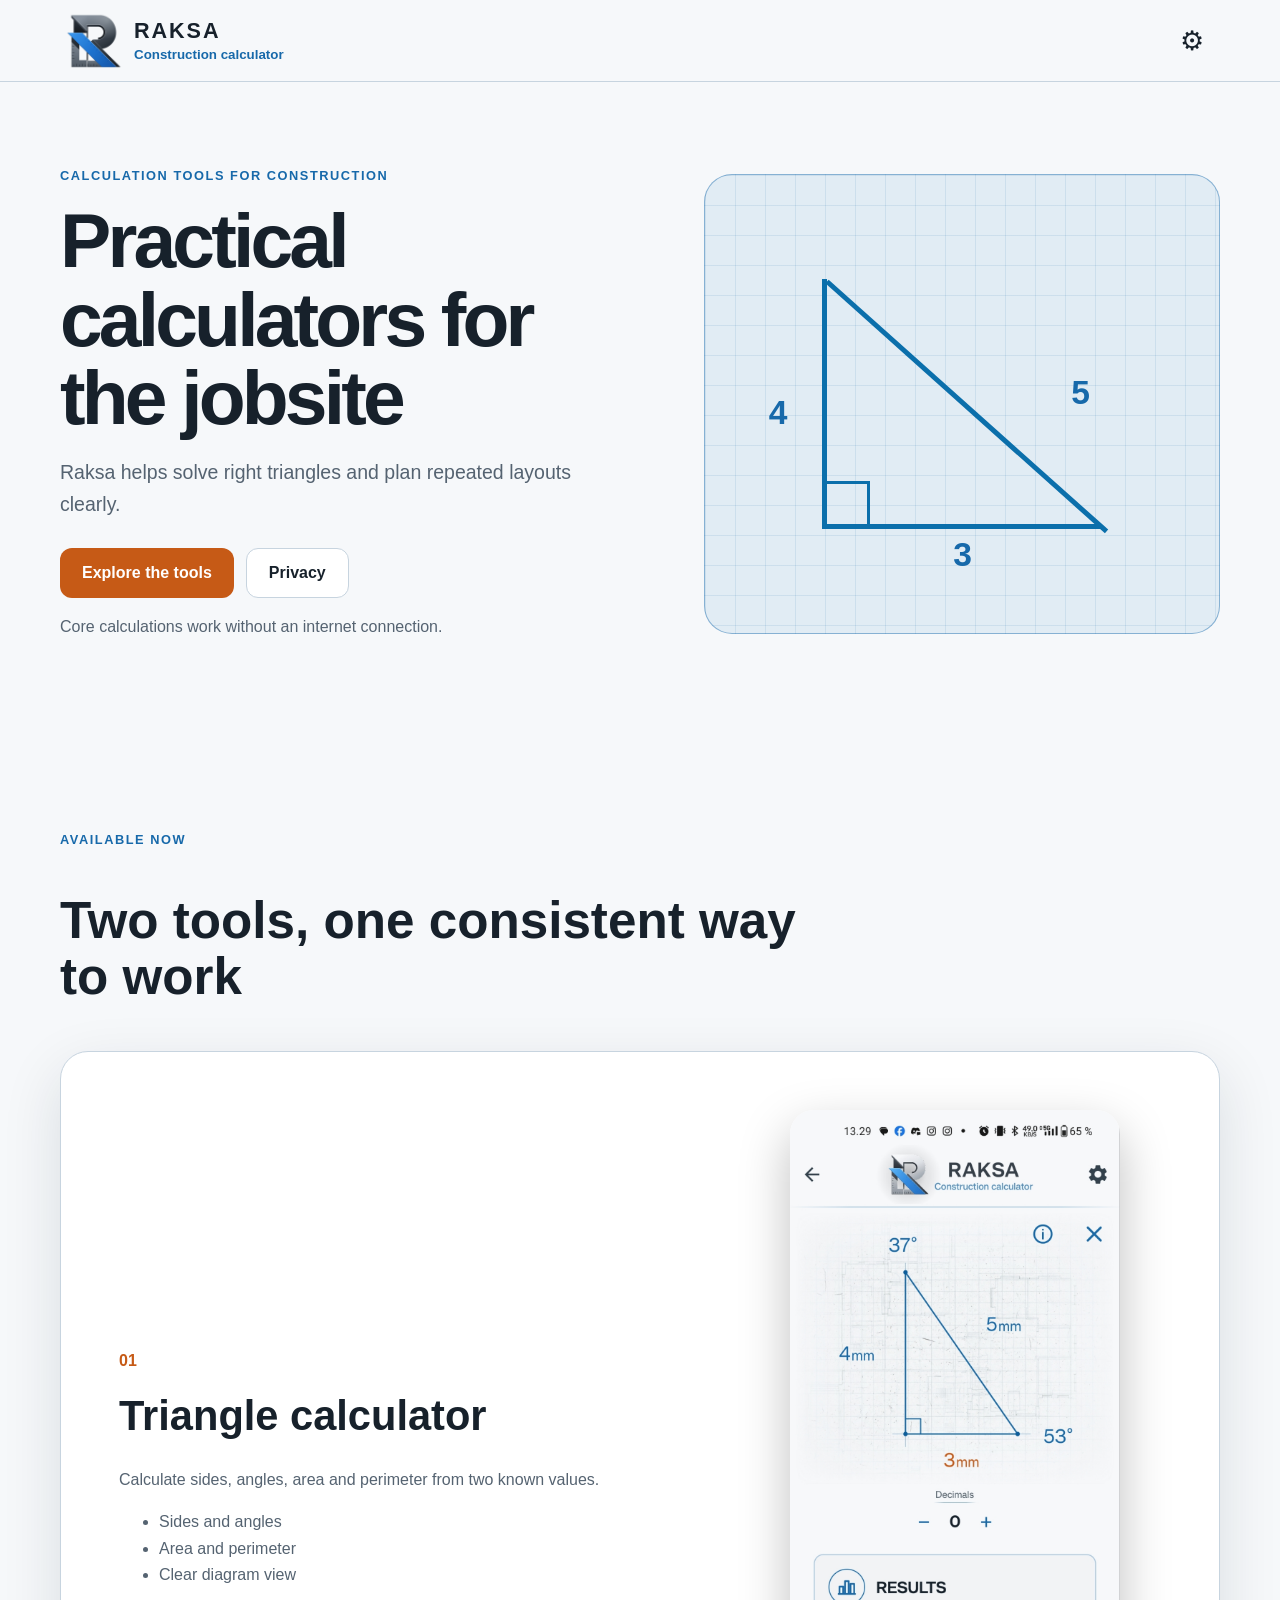
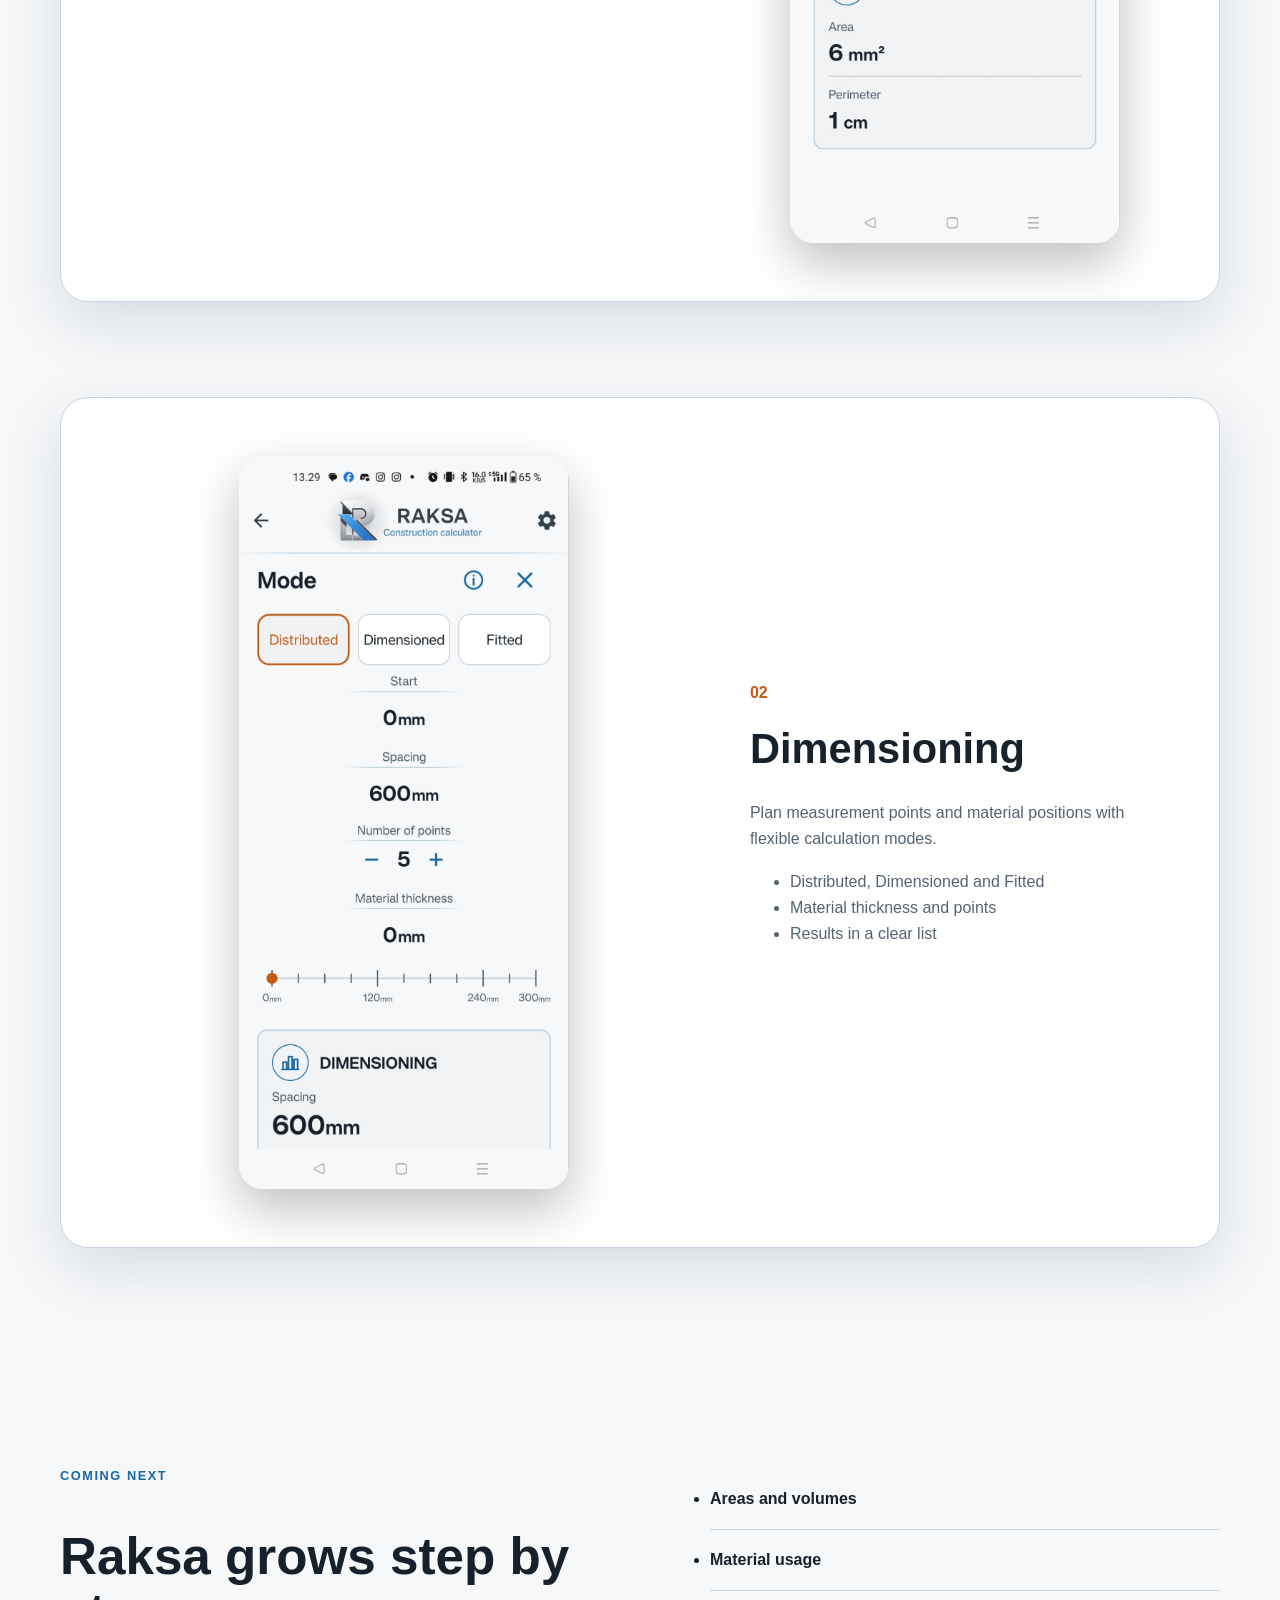
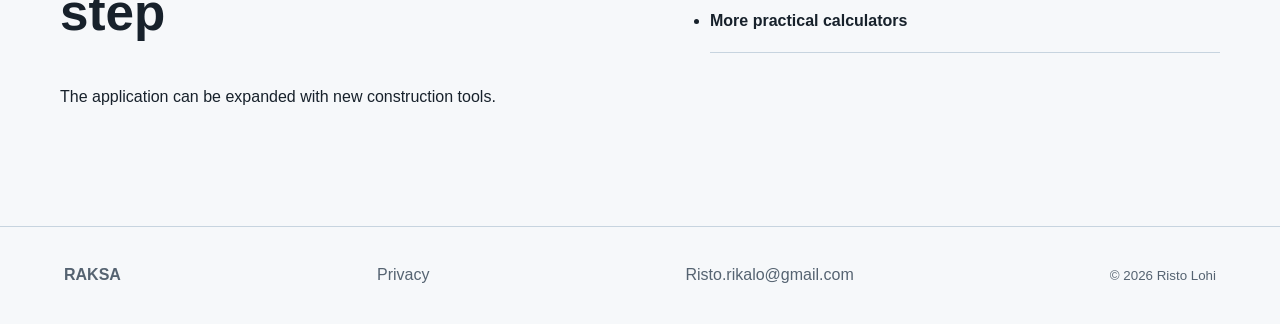
==== commit 4dd3e107: "Complete Raksa site localization and visual fixes" ====
--- a/index.html
+++ b/index.html
@@ -1,69 +1 @@
-<!doctype html>
-<html lang="fi" data-theme="system">
-<head>
-  <meta charset="utf-8">
-  <meta name="viewport" content="width=device-width,initial-scale=1">
-  <meta name="color-scheme" content="light dark">
-  <meta name="theme-color" content="#f6f8fa">
-  <meta name="description" content="Raksa on suomalainen rakennuslaskuri kolmiolaskentaan ja mitoitukseen.">
-  <meta property="og:title" content="Raksa | Rakennuslaskuri">
-  <meta property="og:description" content="Kolmiolaskin ja mitoitus selkeässä, ilman verkkoyhteyttä toimivassa sovelluksessa.">
-  <meta property="og:image" content="assets/social-preview.svg">
-  <title>Raksa | Rakennuslaskuri</title>
-  <link rel="icon" href="assets/logo-light.png">
-  <link rel="stylesheet" href="style.css">
-  <script src="script.js" defer></script>
-</head>
-<body>
-<a class="skip-link" href="#top" data-i18n="skip">Siirry sisältöön</a>
-<header class="site-header">
-  <a class="brand" href="#top" aria-label="Raksa">
-    <picture><source srcset="assets/logo-dark.png" media="(prefers-color-scheme:dark)"><img class="brand-mark" src="assets/logo-light.png" alt=""></picture>
-    <span><strong>RAKSA</strong><small data-i18n="brandSubtitle">Rakennuslaskuri</small></span>
-  </a>
-  <div class="settings-wrap">
-    <button class="settings-button" type="button" aria-expanded="false" aria-controls="settingsPanel" data-i18n-aria="settingsOpen" title="Asetukset">⚙</button>
-    <section id="settingsPanel" class="settings-panel" hidden>
-      <label for="language" data-i18n="language">Kieli</label>
-      <select id="language"><option value="fi">Suomi</option><option value="en">English</option></select>
-      <label for="theme" data-i18n="theme">Teema</label>
-      <select id="theme"><option value="system" data-i18n="themeSystem">Järjestelmä</option><option value="light" data-i18n="themeLight">Vaalea</option><option value="dark" data-i18n="themeDark">Tumma</option></select>
-    </section>
-  </div>
-</header>
-<main id="top">
-  <section class="hero section-grid">
-    <div class="hero-copy">
-      <p class="eyebrow" data-i18n="eyebrow">Laskentatyökalut rakentamiseen</p>
-      <h1 data-i18n="heroTitle">Käytännön laskurit mukana työmaalla</h1>
-      <p class="lead" data-i18n="heroLead">Raksa auttaa tarkistamaan ristimitat, laskemaan suorakulmaisen kolmion arvot sekä suunnittelemaan toistuvat jaot selkeästi.</p>
-      <div class="hero-actions">
-        <a class="button primary" href="#features" data-i18n="explore">Tutustu työkaluihin</a>
-        <a class="button secondary" href="privacy.html" data-i18n="privacy">Tietosuoja</a>
-      </div>
-      <p class="offline-note" data-i18n="offline">Ydinlaskenta toimii ilman verkkoyhteyttä.</p>
-    </div>
-    <div class="hero-visual blueprint" aria-hidden="true">
-      <div class="triangle"><i></i><b>3</b><em>4</em><strong>5</strong></div>
-    </div>
-  </section>
-
-  <section id="features" class="features">
-    <div class="section-heading"><p class="eyebrow" data-i18n="available">Käytettävissä nyt</p><h2 data-i18n="toolsTitle">Kaksi työkalua, yksi yhtenäinen tapa työskennellä</h2></div>
-    <article class="feature-card">
-      <div class="feature-copy"><span class="number">01</span><h3 data-i18n="triangleTitle">Kolmiolaskin</h3><p data-i18n="triangleText">Syötä kaksi riippumatonta arvoa. Raksa laskee muut sivut, kulmat, pinta-alan ja piirin.</p><ul><li data-i18n="triangleA">Sivut ja kulmat</li><li data-i18n="triangleB">Pinta-ala ja piiri</li><li data-i18n="triangleC">Selkeä piirrosnäkymä</li></ul></div>
-      <picture class="phone-shot"><source class="shot-source" srcset="assets/triangle-dark-fi.jpg" media="(prefers-color-scheme:dark)"><img src="assets/triangle-light-fi.jpg" alt="Raksa-kolmiolaskimen näkymä" loading="lazy"></picture>
-    </article>
-    <article class="feature-card reverse">
-      <div class="feature-copy"><span class="number">02</span><h3 data-i18n="dimensionsTitle">Mitoitus</h3><p data-i18n="dimensionsText">Suunnittele mittapisteet ja materiaalien paikat jaetulla, mitoitetulla tai sovitetulla laskentatavalla.</p><ul><li data-i18n="dimensionsA">Jaotettu, Mitoitettu ja Sovitettu</li><li data-i18n="dimensionsB">Materiaalivahvuus ja mittapisteet</li><li data-i18n="dimensionsC">Tulokset selkeänä listana</li></ul></div>
-      <picture class="phone-shot"><source class="shot-source" srcset="assets/dimensions-dark-en.jpg" media="(prefers-color-scheme:dark)"><img src="assets/dimensions-light-fi.jpg" alt="Raksa-mitoituksen näkymä" loading="lazy"></picture>
-    </article>
-  </section>
-
-  <section class="coming section-grid">
-    <div><p class="eyebrow" data-i18n="next">Seuraavaksi</p><h2 data-i18n="growsTitle">Raksa kasvaa vaiheittain</h2><p data-i18n="growsText">Uudet työkalut lisätään niin, että kokonaisuus säilyy nopeana, selkeänä ja käytännöllisenä.</p></div>
-    <ul class="coming-list"><li data-i18n="areas">Pinta-alat ja tilavuudet</li><li data-i18n="materials">Materiaalimenekit</li><li data-i18n="more">Lisää rakentamisen käytännön laskureita</li></ul>
-  </section>
-</main>
-<footer><div><strong>RAKSA</strong><span data-i18n="brandSubtitle">Rakennuslaskuri</span></div><nav><a href="#top" data-i18n="home">Etusivu</a><a href="privacy.html" data-i18n="privacy">Tietosuoja</a></nav><small>© 2026 Risto Lohi</small></footer>
-</body></html>+<!doctype html><html lang="fi" data-theme="system"><head><meta charset="utf-8"><meta name="viewport" content="width=device-width,initial-scale=1"><meta name="color-scheme" content="light dark"><meta name="theme-color" content="#f6f8fa"><meta name="description" content="Raksa on suomalainen rakennuslaskuri Androidille."><meta property="og:title" content="Raksa | Rakennuslaskuri"><meta property="og:image" content="assets/social-preview.svg"><title>Raksa | Rakennuslaskuri</title><link rel="icon" href="assets/favicon.svg"><link rel="stylesheet" href="style.css"><script src="script.js" defer></script></head><body><a class="skip" href="#main" data-i18n="skip">Siirry sisältöön</a><header><a class="brand" href="index.html"><img class="brand-logo" src="assets/logo-light.png" alt=""><span><b>RAKSA</b><small data-i18n="subtitle">Rakennuslaskuri</small></span></a><div class="settings"><button id="settingsButton" aria-controls="settingsPanel" aria-expanded="false">⚙</button><div id="settingsPanel" hidden><label data-i18n="language">Kieli</label><select id="language"><option value="fi">Suomi</option><option value="en">English</option></select><label data-i18n="theme">Teema</label><select id="theme"><option value="system" data-i18n="system">Järjestelmä</option><option value="light" data-i18n="light">Vaalea</option><option value="dark" data-i18n="dark">Tumma</option></select></div></div></header><main id="main"><section class="hero"><div><p class="eyebrow" data-i18n="eyebrow">Laskentatyökalut rakentamiseen</p><h1 data-i18n="title">Käytännön laskurit mukana työmaalla</h1><p class="lead" data-i18n="lead">Raksa auttaa ratkaisemaan suorakulmaiset kolmiot ja suunnittelemaan toistuvat jaot selkeästi.</p><div class="actions"><a class="primary" href="#tools" data-i18n="explore">Tutustu työkaluihin</a><a class="secondary" href="privacy.html" data-i18n="privacy">Tietosuoja</a></div><p class="note" data-i18n="offline">Ydinlaskenta toimii ilman verkkoyhteyttä.</p></div><div class="blueprint"><div class="triangle"><span class="v3">3</span><span class="v4">4</span><span class="v5">5</span></div></div></section><section id="tools" class="tools"><div class="heading"><p class="eyebrow" data-i18n="now">Käytettävissä nyt</p><h2 data-i18n="tools">Kaksi työkalua, yksi yhtenäinen tapa työskennellä</h2></div><article><div><em>01</em><h3 data-i18n="triangleTitle">Kolmiolaskin</h3><p data-i18n="triangleText">Laske sivut, kulmat, pinta-ala ja piiri kahdesta annetusta arvosta.</p><ul><li data-i18n="tri1">Sivut ja kulmat</li><li data-i18n="tri2">Pinta-ala ja piiri</li><li data-i18n="tri3">Selkeä piirrosnäkymä</li></ul></div><picture class="phone-shot" data-tool="triangle"><img src="assets/triangle-light-fi.jpg" alt="Raksa triangle calculator"></picture></article><article class="reverse"><div><em>02</em><h3 data-i18n="dimTitle">Mitoitus</h3><p data-i18n="dimText">Suunnittele mittapisteet ja materiaalien paikat joustavilla laskentatavoilla.</p><ul><li data-i18n="dim1">Jaotettu, Mitoitettu ja Sovitettu</li><li data-i18n="dim2">Materiaalivahvuus ja mittapisteet</li><li data-i18n="dim3">Tulokset selkeänä listana</li></ul></div><picture class="phone-shot" data-tool="dimensions"><img src="assets/dimensions-light-fi.jpg" alt="Raksa dimensioning"></picture></article></section><section class="future"><div><p class="eyebrow" data-i18n="next">Seuraavaksi</p><h2 data-i18n="grow">Raksa kasvaa vaiheittain</h2><p data-i18n="growText">Sovellusta voidaan kehittää uusilla rakentamisen työkaluilla.</p></div><ul><li data-i18n="areas">Pinta-alat ja tilavuudet</li><li data-i18n="materials">Materiaalimenekit</li><li data-i18n="more">Lisää käytännön laskureita</li></ul></section></main><footer><b>RAKSA</b><a href="privacy.html" data-i18n="privacy">Tietosuoja</a><a href="mailto:Risto.rikalo@gmail.com">Risto.rikalo@gmail.com</a><small>© 2026 Risto Lohi</small></footer></body></html>
--- a/style.css
+++ b/style.css
@@ -1,7 +1 @@
-:root{color-scheme:light;--bg:#f6f8fa;--surface:#fff;--surface2:#f0f2f4;--text:#17212b;--muted:#4f5d69;--border:#c9d3dc;--blue:#1769aa;--blue2:#0b5f9f;--orange:#c65a16;--shadow:0 22px 60px rgba(23,33,43,.11);--header:rgba(246,248,250,.88)}
-:root[data-resolved-theme="dark"]{color-scheme:dark;--bg:#080d18;--surface:#111725;--surface2:#171a20;--text:#f4f5f7;--muted:#b9c0cc;--border:#283143;--blue:#4a9be8;--blue2:#67c8ff;--orange:#f09455;--shadow:0 22px 70px rgba(0,0,0,.35);--header:rgba(8,13,24,.88)}
-*{box-sizing:border-box}html{scroll-behavior:smooth}body{margin:0;background:var(--bg);color:var(--text);font-family:Inter,Segoe UI,Roboto,Arial,sans-serif;line-height:1.6}a{color:inherit}.site-header{height:82px;position:sticky;top:0;z-index:20;display:flex;align-items:center;justify-content:space-between;padding:0 clamp(20px,5vw,72px);background:var(--header);backdrop-filter:blur(18px);border-bottom:1px solid color-mix(in srgb,var(--blue) 28%,transparent)}.brand{display:flex;align-items:center;text-decoration:none;gap:10px}.brand-mark{width:58px;height:58px;object-fit:contain}.brand span{display:flex;flex-direction:column;line-height:1}.brand strong{font-size:1.35rem;letter-spacing:.08em}.brand small{margin-top:6px;color:var(--blue);font-weight:700}.settings-wrap{position:relative}.settings-button{width:48px;height:48px;border:0;background:transparent;color:var(--text);font-size:1.65rem;cursor:pointer;border-radius:50%}.settings-button:hover,.settings-button:focus-visible{background:var(--surface2)}.settings-panel{position:absolute;right:0;top:58px;width:220px;padding:16px;background:var(--surface);border:1px solid var(--border);border-radius:16px;box-shadow:var(--shadow)}.settings-panel label{display:block;color:var(--muted);font-size:.78rem;font-weight:800;text-transform:uppercase;letter-spacing:.1em;margin:2px 0 6px}.settings-panel select{width:100%;padding:10px 12px;margin-bottom:13px;border:1px solid var(--border);border-radius:10px;background:var(--surface2);color:var(--text)}main{overflow:hidden}.section-grid,.features,.legal{width:min(1160px,calc(100% - 40px));margin-inline:auto}.hero{min-height:650px;display:grid;grid-template-columns:1.05fr .95fr;gap:72px;align-items:center;padding:76px 0}.eyebrow{color:var(--blue);font-weight:800;text-transform:uppercase;letter-spacing:.12em;font-size:.8rem}.hero h1,.legal h1{font-size:clamp(2.7rem,6vw,5.6rem);line-height:1.02;letter-spacing:-.055em;margin:.18em 0}.lead{font-size:clamp(1.06rem,2vw,1.35rem);color:var(--muted);max-width:670px}.hero-actions{display:flex;flex-wrap:wrap;gap:12px;margin-top:30px}.button{display:inline-flex;align-items:center;justify-content:center;min-height:50px;padding:0 22px;border-radius:13px;text-decoration:none;font-weight:800}.primary{background:var(--orange);color:#fff}.secondary{background:var(--surface);border:1px solid var(--border)}.offline-note{color:var(--muted);font-size:.9rem;margin-top:16px}.blueprint{min-height:480px;border:1px solid color-mix(in srgb,var(--blue) 45%,transparent);border-radius:28px;background-color:color-mix(in srgb,var(--surface) 88%,var(--blue));background-image:linear-gradient(color-mix(in srgb,var(--blue) 8%,transparent) 1px,transparent 1px),linear-gradient(90deg,color-mix(in srgb,var(--blue) 8%,transparent) 1px,transparent 1px);background-size:28px 28px;box-shadow:var(--shadow);display:grid;place-items:center}.triangle{position:relative;width:280px;height:250px;border-left:5px solid var(--blue2);border-bottom:5px solid var(--blue2)}.triangle:after{content:"";position:absolute;inset:0 0 0 0;border-top:5px solid var(--blue2);transform-origin:left top;transform:rotate(41.8deg);width:375px}.triangle i{position:absolute;left:0;bottom:0;width:42px;height:42px;border-right:3px solid var(--blue2);border-top:3px solid var(--blue2)}.triangle b,.triangle em,.triangle strong{position:absolute;font-style:normal;font-size:2rem;color:var(--blue)}.triangle b{bottom:-55px;left:45%}.triangle em{left:-54px;top:43%}.triangle strong{right:-70px;top:35%}.features{padding:100px 0}.section-heading{max-width:760px;margin-bottom:50px}.section-heading h2,.coming h2{font-size:clamp(2rem,4vw,3.4rem);line-height:1.1;margin:.2em 0}.feature-card{display:grid;grid-template-columns:1fr .75fr;gap:64px;align-items:center;margin:36px 0 100px;padding:clamp(24px,5vw,60px);border:1px solid var(--border);border-radius:28px;background:var(--surface);box-shadow:var(--shadow)}.feature-card.reverse .feature-copy{order:2}.feature-card.reverse .phone-shot{order:1}.number{color:var(--orange);font-weight:900}.feature-copy h3{font-size:clamp(2rem,4vw,3rem);margin:.2em 0}.feature-copy p,.feature-copy li{color:var(--muted)}.feature-copy ul{padding-left:1.2em}.phone-shot{display:block;justify-self:center;width:min(100%,330px);border-radius:24px;overflow:hidden;box-shadow:0 18px 50px rgba(0,0,0,.24);background:var(--surface2)}.phone-shot img{display:block;width:100%;height:auto}.coming{display:grid;grid-template-columns:1fr 1fr;gap:70px;padding:20px 0 110px}.coming-list{margin:0;padding:0;list-style:none}.coming-list li{padding:18px 0;border-bottom:1px solid var(--border);font-weight:750;font-size:1.1rem}.coming-list li:before{content:"";display:inline-block;width:9px;height:9px;margin-right:14px;border-radius:50%;background:var(--orange)}footer{display:flex;align-items:center;justify-content:space-between;gap:30px;padding:36px clamp(20px,5vw,72px);border-top:1px solid var(--border);color:var(--muted)}footer div{display:flex;flex-direction:column}footer nav{display:flex;gap:24px}footer a{text-decoration:none}.legal{max-width:860px;padding:100px 0 130px}.legal section{margin:42px 0;padding:26px;border:1px solid var(--border);border-radius:18px;background:var(--surface)}.legal h2{margin-top:0}
-@media(max-width:800px){.site-header{height:72px}.brand-mark{width:50px;height:50px}.hero{grid-template-columns:1fr;min-height:auto;padding:58px 0}.hero-visual{min-height:360px}.triangle{transform:scale(.72)}.feature-card,.coming{grid-template-columns:1fr;gap:28px}.feature-card.reverse .feature-copy,.feature-card.reverse .phone-shot{order:initial}.phone-shot{width:min(100%,310px)}footer{align-items:flex-start;flex-direction:column}.features{padding-top:72px}}
-@media(max-width:480px){.section-grid,.features,.legal{width:min(100% - 28px,1160px)}.brand strong{font-size:1.1rem}.brand small{font-size:.72rem}.hero h1{font-size:2.65rem}.blueprint{min-height:300px}.feature-card{padding:20px;border-radius:22px}.phone-shot{width:100%}footer nav{flex-direction:column;gap:8px}}
-
-.skip-link{position:fixed;left:12px;top:-100px;z-index:100;padding:10px 14px;background:var(--surface);border:2px solid var(--blue);border-radius:8px}.skip-link:focus{top:12px}.legal-meta{display:grid;grid-template-columns:repeat(3,1fr);gap:12px;margin:34px 0}.legal-meta span{display:flex;flex-direction:column;padding:16px;background:var(--surface);border:1px solid var(--border);border-radius:14px}.legal-meta b{color:var(--blue);font-size:.73rem;text-transform:uppercase;letter-spacing:.08em}.legal article section{margin:18px 0}.legal article h2{display:flex;gap:12px;align-items:baseline}.legal article h2 span{color:var(--orange);font-size:.85rem}.legal article h2 i{font-style:normal}.legal article p{color:var(--muted)}@media(max-width:700px){.legal-meta{grid-template-columns:1fr}}
+:root{color-scheme:light;--bg:#f6f8fa;--surface:#fff;--surface2:#eef2f5;--text:#17212b;--muted:#556371;--border:#c7d4df;--blue:#1769aa;--cyan:#0b6fab;--orange:#c65a16;--header:rgba(246,248,250,.92);--shadow:0 20px 60px rgba(10,30,50,.12)}:root[data-resolved-theme=dark]{color-scheme:dark;--bg:#080d18;--surface:#111725;--surface2:#172033;--text:#f5f7fa;--muted:#bac3d1;--border:#2b3a51;--blue:#4a9be8;--cyan:#67c8ff;--orange:#f09455;--header:rgba(8,13,24,.92);--shadow:0 24px 70px rgba(0,0,0,.35)}*{box-sizing:border-box}html{scroll-behavior:smooth}body{margin:0;background:var(--bg);color:var(--text);font:16px/1.65 Inter,Segoe UI,Roboto,Arial,sans-serif}a{color:inherit}.skip{position:fixed;top:-80px;left:10px;z-index:99;background:var(--surface);padding:10px}.skip:focus{top:10px}header{height:82px;position:sticky;top:0;z-index:20;display:flex;justify-content:space-between;align-items:center;padding:0 clamp(18px,5vw,70px);background:var(--header);backdrop-filter:blur(16px);border-bottom:1px solid var(--border)}.brand{display:flex;align-items:center;gap:10px;text-decoration:none}.brand-logo{width:60px;height:60px;object-fit:contain}.brand span{display:flex;flex-direction:column;line-height:1}.brand b{font-size:1.35rem;letter-spacing:.09em}.brand small{color:var(--blue);font-weight:700;margin-top:7px}.settings{position:relative}.settings button{width:48px;height:48px;border:0;border-radius:50%;background:transparent;color:var(--text);font-size:1.7rem}.settings button:hover{background:var(--surface2)}#settingsPanel{position:absolute;right:0;top:55px;width:220px;padding:17px;background:var(--surface);border:1px solid var(--border);border-radius:15px;box-shadow:var(--shadow)}#settingsPanel label{display:block;font-size:.75rem;font-weight:800;color:var(--muted);text-transform:uppercase}#settingsPanel select{width:100%;padding:10px;margin:5px 0 14px;background:var(--surface2);color:var(--text);border:1px solid var(--border);border-radius:9px}.hero,.tools,.future,.legal{width:min(1160px,calc(100% - 36px));margin:auto}.hero{min-height:640px;display:grid;grid-template-columns:1fr .9fr;gap:70px;align-items:center;padding:70px 0}.eyebrow{color:var(--blue);font-size:.8rem;font-weight:900;text-transform:uppercase;letter-spacing:.12em}.hero h1,.legal h1{font-size:clamp(2.7rem,6vw,5.5rem);line-height:1.02;letter-spacing:-.05em;margin:.2em 0}.lead{font-size:1.22rem;color:var(--muted);max-width:680px}.actions{display:flex;gap:12px;flex-wrap:wrap;margin-top:28px}.primary,.secondary{display:inline-flex;align-items:center;justify-content:center;min-height:50px;padding:0 22px;border-radius:12px;text-decoration:none;font-weight:800}.primary{background:var(--orange);color:#fff}.secondary{background:var(--surface);border:1px solid var(--border)}.note{color:var(--muted)}.blueprint{min-height:460px;display:grid;place-items:center;border:1px solid color-mix(in srgb,var(--blue) 45%,transparent);border-radius:28px;background-color:color-mix(in srgb,var(--surface) 87%,var(--blue));background-image:linear-gradient(color-mix(in srgb,var(--blue) 10%,transparent) 1px,transparent 1px),linear-gradient(90deg,color-mix(in srgb,var(--blue) 10%,transparent) 1px,transparent 1px);background-size:30px 30px}.triangle{position:relative;width:280px;height:250px;border-left:5px solid var(--cyan);border-bottom:5px solid var(--cyan)}.triangle:after{content:"";position:absolute;left:0;top:0;width:375px;border-top:5px solid var(--cyan);transform-origin:left;transform:rotate(41.8deg)}.triangle:before{content:"";position:absolute;left:0;bottom:0;width:40px;height:40px;border-right:3px solid var(--cyan);border-top:3px solid var(--cyan)}.triangle span{position:absolute;color:var(--blue);font-size:2.1rem;font-weight:800}.v3{left:46%;bottom:-58px}.v4{left:-58px;top:43%}.v5{right:12px;top:35%;z-index:2}.tools{padding:90px 0}.heading{max-width:760px;margin-bottom:45px}.heading h2,.future h2{font-size:clamp(2rem,4vw,3.3rem);line-height:1.1}.tools article{display:grid;grid-template-columns:1fr .72fr;gap:60px;align-items:center;margin:35px 0 95px;padding:clamp(22px,5vw,58px);background:var(--surface);border:1px solid var(--border);border-radius:28px;box-shadow:var(--shadow)}.tools article.reverse>div{order:2}.tools article em{color:var(--orange);font-style:normal;font-weight:900}.tools article h3{font-size:2.6rem;margin:.2em 0}.tools article p,.tools article li{color:var(--muted)}.phone-shot{justify-self:center;width:min(100%,330px);overflow:hidden;border-radius:24px;box-shadow:0 20px 50px rgba(0,0,0,.25)}.phone-shot img{display:block;width:100%}.future{display:grid;grid-template-columns:1fr 1fr;gap:60px;padding:20px 0 100px}.future li{padding:17px 0;border-bottom:1px solid var(--border);font-weight:700}.legal{max-width:900px;padding:90px 0}.meta{display:grid;grid-template-columns:repeat(3,1fr);gap:12px;margin:32px 0}.meta span{display:flex;flex-direction:column;padding:16px;background:var(--surface);border:1px solid var(--border);border-radius:14px}.meta b{color:var(--blue);font-size:.72rem;text-transform:uppercase}.policy-section{padding:25px;margin:16px 0;background:var(--surface);border:1px solid var(--border);border-radius:16px}.policy-section h2{font-size:1.3rem}.policy-section h2 span{color:var(--orange);font-size:.8rem;margin-right:10px}.policy-section p{color:var(--muted)}footer{display:flex;gap:28px;align-items:center;justify-content:space-between;padding:35px clamp(18px,5vw,70px);border-top:1px solid var(--border);color:var(--muted)}footer a{text-decoration:none}@media(max-width:800px){header{height:72px}.brand-logo{width:50px;height:50px}.hero,.future{grid-template-columns:1fr}.blueprint{min-height:340px}.triangle{transform:scale(.74)}.tools article{grid-template-columns:1fr}.tools article.reverse>div{order:initial}.meta{grid-template-columns:1fr}footer{flex-direction:column;align-items:flex-start}}@media(max-width:480px){.hero h1{font-size:2.55rem}.tools article{padding:20px}.phone-shot{width:100%}.v5{right:10px}.brand b{font-size:1.1rem}.brand small{font-size:.72rem}}
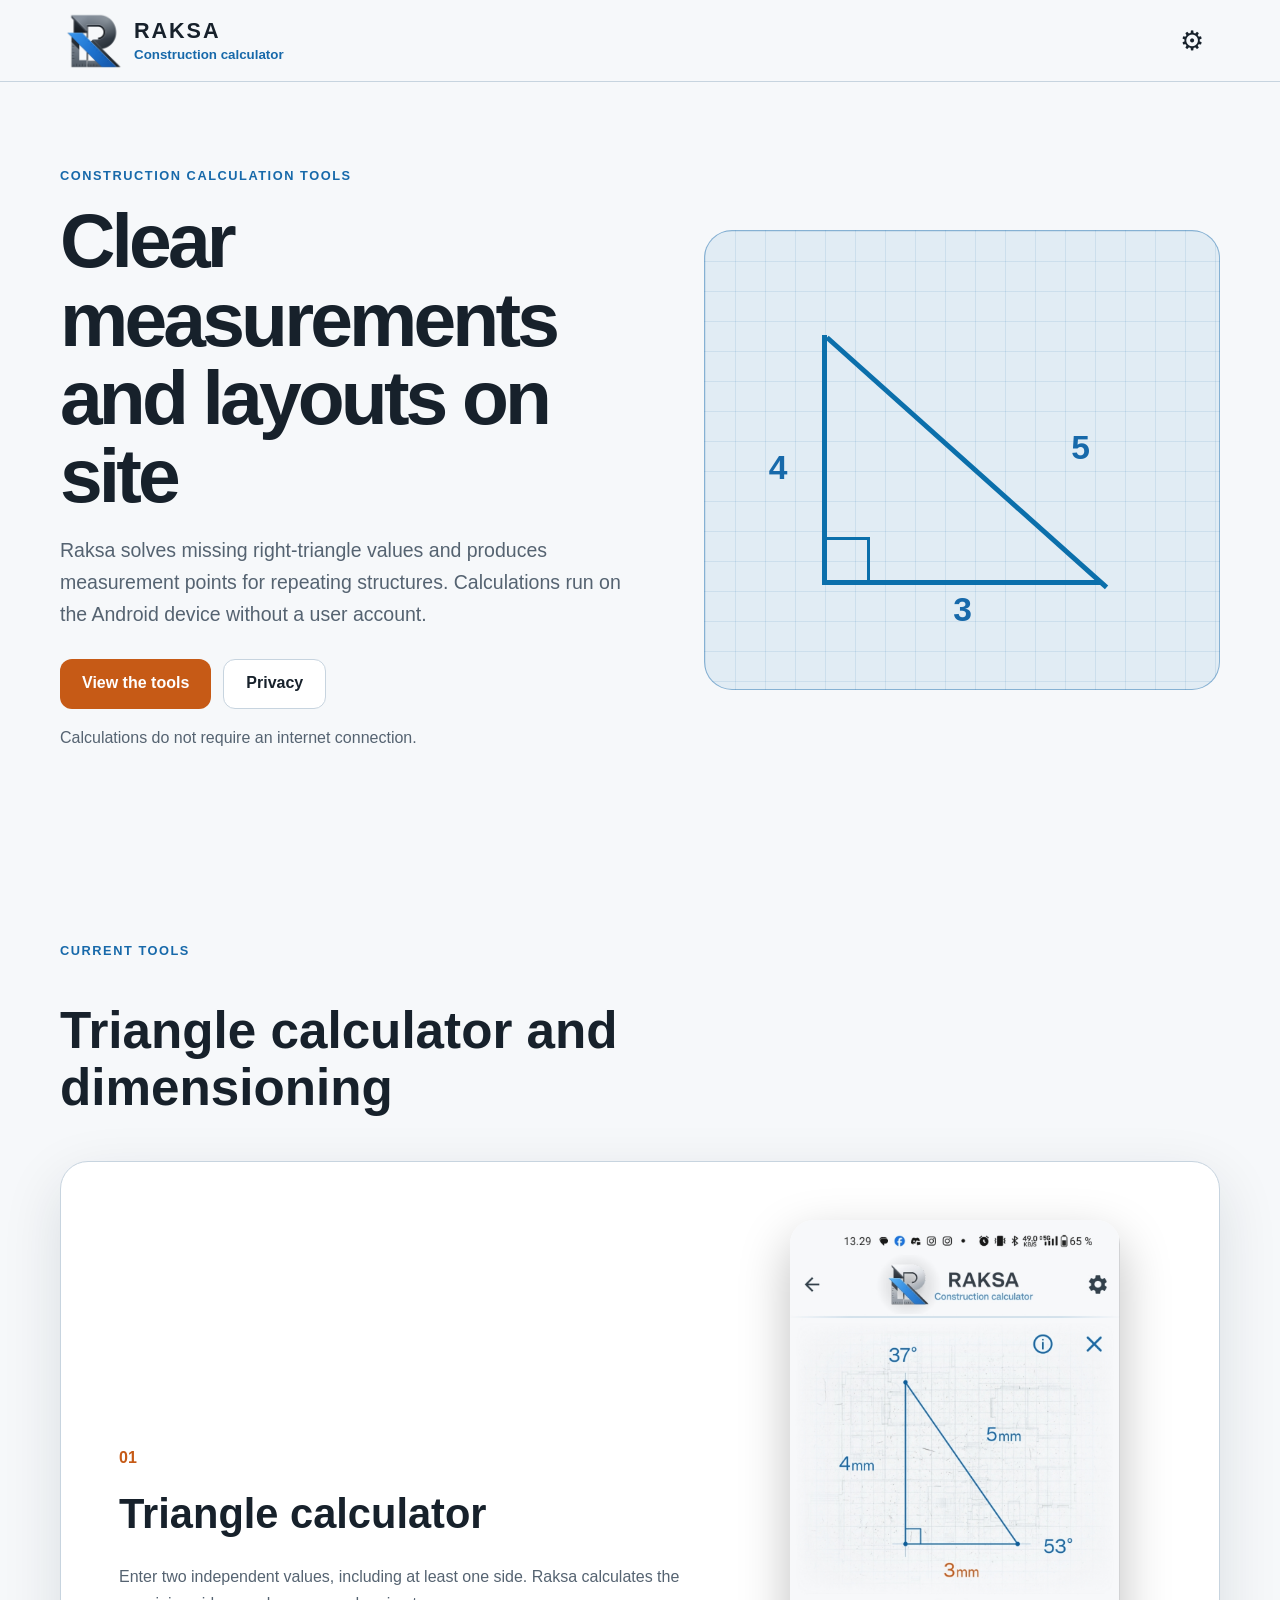
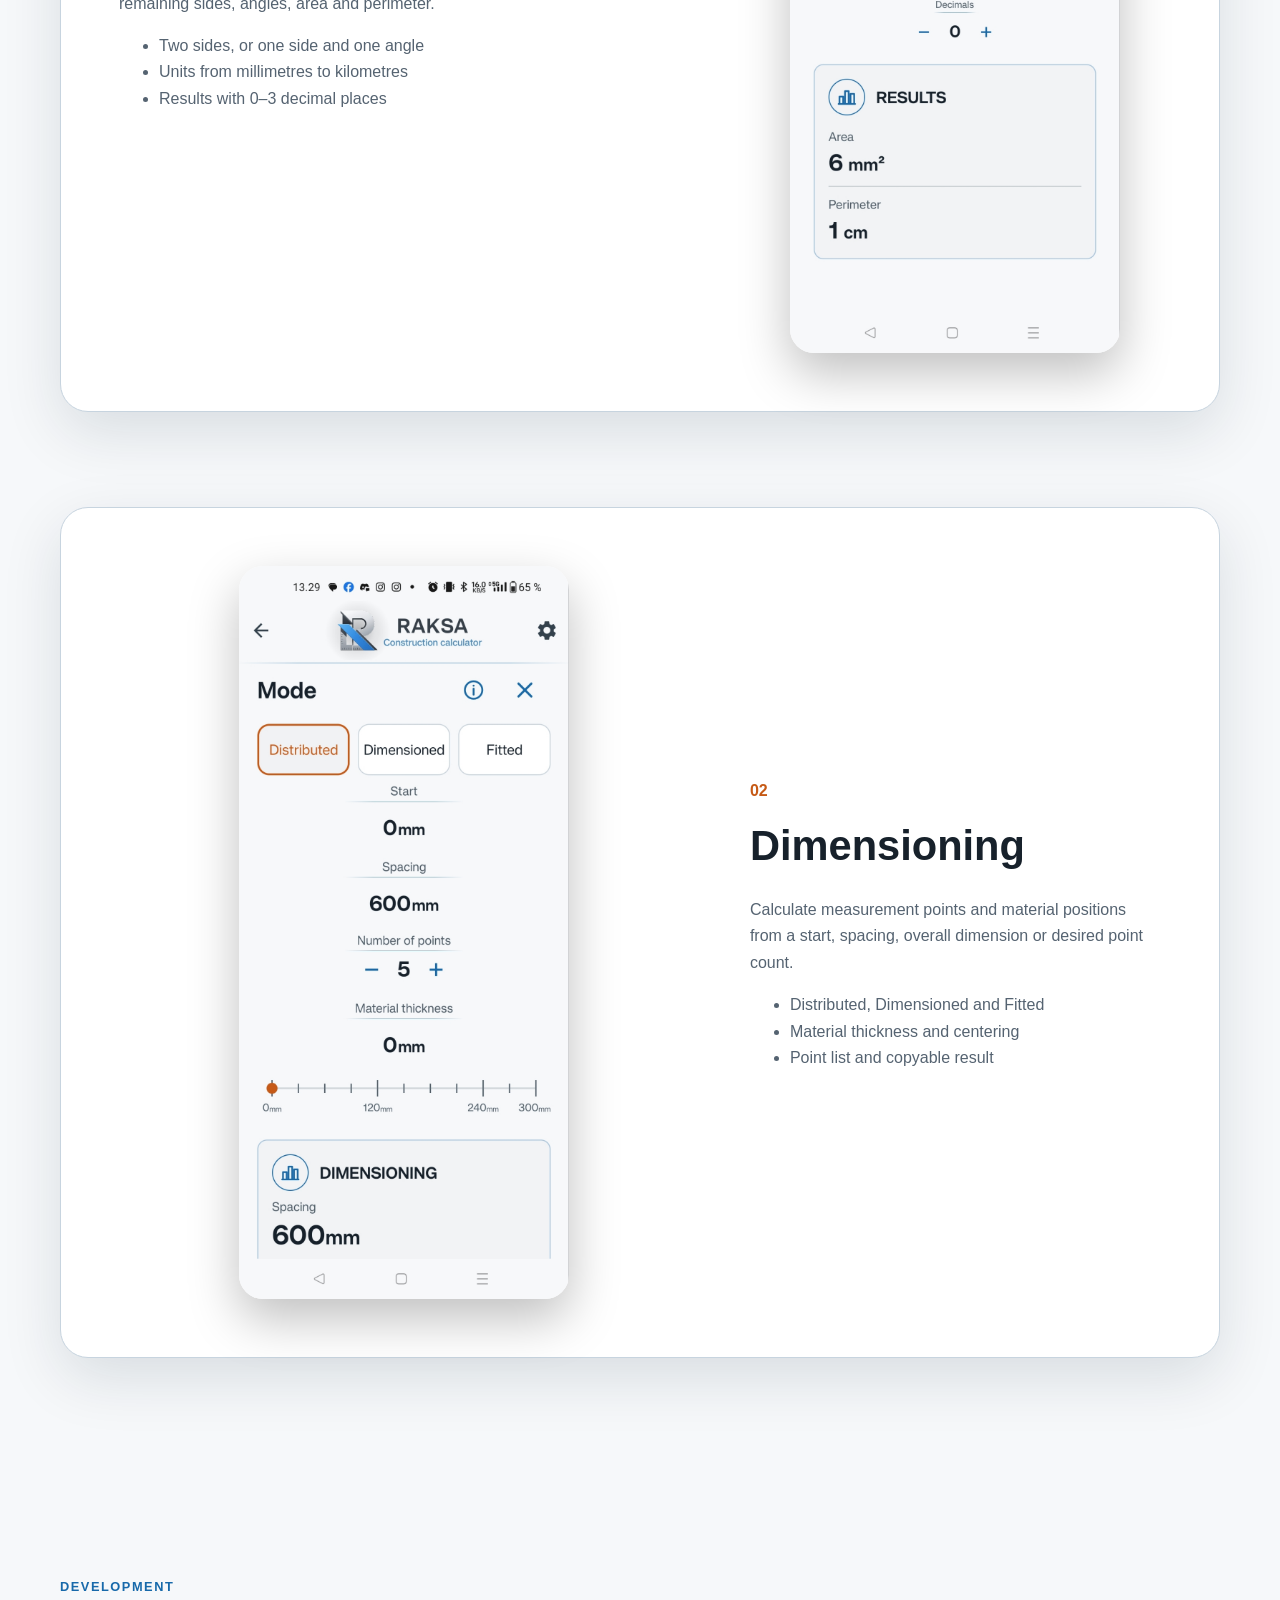
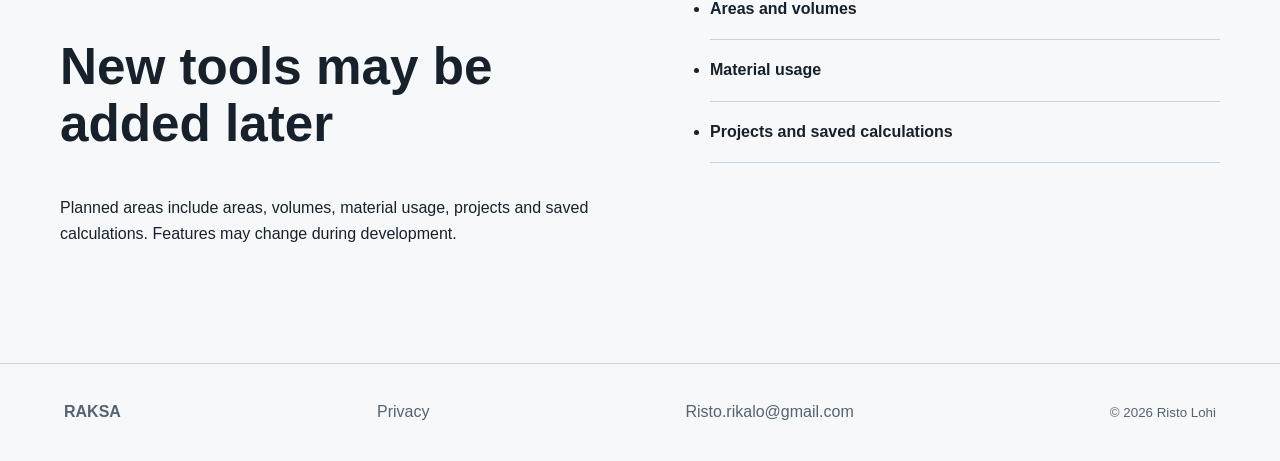
==== commit 140df33d: "Update Raksa site content and Finnish screenshots" ====
--- a/index.html
+++ b/index.html
@@ -1 +1 @@
-<!doctype html><html lang="fi" data-theme="system"><head><meta charset="utf-8"><meta name="viewport" content="width=device-width,initial-scale=1"><meta name="color-scheme" content="light dark"><meta name="theme-color" content="#f6f8fa"><meta name="description" content="Raksa on suomalainen rakennuslaskuri Androidille."><meta property="og:title" content="Raksa | Rakennuslaskuri"><meta property="og:image" content="assets/social-preview.svg"><title>Raksa | Rakennuslaskuri</title><link rel="icon" href="assets/favicon.svg"><link rel="stylesheet" href="style.css"><script src="script.js" defer></script></head><body><a class="skip" href="#main" data-i18n="skip">Siirry sisältöön</a><header><a class="brand" href="index.html"><img class="brand-logo" src="assets/logo-light.png" alt=""><span><b>RAKSA</b><small data-i18n="subtitle">Rakennuslaskuri</small></span></a><div class="settings"><button id="settingsButton" aria-controls="settingsPanel" aria-expanded="false">⚙</button><div id="settingsPanel" hidden><label data-i18n="language">Kieli</label><select id="language"><option value="fi">Suomi</option><option value="en">English</option></select><label data-i18n="theme">Teema</label><select id="theme"><option value="system" data-i18n="system">Järjestelmä</option><option value="light" data-i18n="light">Vaalea</option><option value="dark" data-i18n="dark">Tumma</option></select></div></div></header><main id="main"><section class="hero"><div><p class="eyebrow" data-i18n="eyebrow">Laskentatyökalut rakentamiseen</p><h1 data-i18n="title">Käytännön laskurit mukana työmaalla</h1><p class="lead" data-i18n="lead">Raksa auttaa ratkaisemaan suorakulmaiset kolmiot ja suunnittelemaan toistuvat jaot selkeästi.</p><div class="actions"><a class="primary" href="#tools" data-i18n="explore">Tutustu työkaluihin</a><a class="secondary" href="privacy.html" data-i18n="privacy">Tietosuoja</a></div><p class="note" data-i18n="offline">Ydinlaskenta toimii ilman verkkoyhteyttä.</p></div><div class="blueprint"><div class="triangle"><span class="v3">3</span><span class="v4">4</span><span class="v5">5</span></div></div></section><section id="tools" class="tools"><div class="heading"><p class="eyebrow" data-i18n="now">Käytettävissä nyt</p><h2 data-i18n="tools">Kaksi työkalua, yksi yhtenäinen tapa työskennellä</h2></div><article><div><em>01</em><h3 data-i18n="triangleTitle">Kolmiolaskin</h3><p data-i18n="triangleText">Laske sivut, kulmat, pinta-ala ja piiri kahdesta annetusta arvosta.</p><ul><li data-i18n="tri1">Sivut ja kulmat</li><li data-i18n="tri2">Pinta-ala ja piiri</li><li data-i18n="tri3">Selkeä piirrosnäkymä</li></ul></div><picture class="phone-shot" data-tool="triangle"><img src="assets/triangle-light-fi.jpg" alt="Raksa triangle calculator"></picture></article><article class="reverse"><div><em>02</em><h3 data-i18n="dimTitle">Mitoitus</h3><p data-i18n="dimText">Suunnittele mittapisteet ja materiaalien paikat joustavilla laskentatavoilla.</p><ul><li data-i18n="dim1">Jaotettu, Mitoitettu ja Sovitettu</li><li data-i18n="dim2">Materiaalivahvuus ja mittapisteet</li><li data-i18n="dim3">Tulokset selkeänä listana</li></ul></div><picture class="phone-shot" data-tool="dimensions"><img src="assets/dimensions-light-fi.jpg" alt="Raksa dimensioning"></picture></article></section><section class="future"><div><p class="eyebrow" data-i18n="next">Seuraavaksi</p><h2 data-i18n="grow">Raksa kasvaa vaiheittain</h2><p data-i18n="growText">Sovellusta voidaan kehittää uusilla rakentamisen työkaluilla.</p></div><ul><li data-i18n="areas">Pinta-alat ja tilavuudet</li><li data-i18n="materials">Materiaalimenekit</li><li data-i18n="more">Lisää käytännön laskureita</li></ul></section></main><footer><b>RAKSA</b><a href="privacy.html" data-i18n="privacy">Tietosuoja</a><a href="mailto:Risto.rikalo@gmail.com">Risto.rikalo@gmail.com</a><small>© 2026 Risto Lohi</small></footer></body></html>+<!doctype html><html lang="fi" data-theme="system"><head><meta charset="utf-8"><meta name="viewport" content="width=device-width,initial-scale=1"><meta name="color-scheme" content="light dark"><meta name="theme-color" content="#f6f8fa"><link rel="icon" href="assets/favicon.svg"><link rel="stylesheet" href="style.css"><script src="script.js?v=8" defer></script><meta name="description" content="Raksa on Android-sovellus suorakulmaisten kolmioiden laskentaan ja rakennustyön mitoitukseen."><meta property="og:title" content="Raksa | Rakennuslaskuri"><meta property="og:description" content="Kolmiolaskin ja mitoitus rakennustyön käytännön tilanteisiin."><meta property="og:image" content="assets/social-preview.svg"><title>Raksa | Rakennuslaskuri</title></head><body><a class="skip" href="#main" data-i18n="skip">Siirry sisältöön</a><header><a class="brand" href="index.html"><img class="brand-logo" src="assets/logo-light.png" alt=""><span><b>RAKSA</b><small data-i18n="subtitle">Rakennuslaskuri</small></span></a><div class="settings"><button id="settingsButton" aria-label="Asetukset" aria-controls="settingsPanel" aria-expanded="false">⚙</button><div id="settingsPanel" hidden><label data-i18n="language">Kieli</label><select id="language"><option value="fi">Suomi</option><option value="en">English</option></select><label data-i18n="theme">Teema</label><select id="theme"><option value="system" data-i18n="system">Järjestelmä</option><option value="light" data-i18n="light">Vaalea</option><option value="dark" data-i18n="dark">Tumma</option></select></div></div></header><main id="main"><section class="hero"><div><p class="eyebrow" data-i18n="eyebrow">Laskentatyökalut rakentamiseen</p><h1 data-i18n="title">Mitat ja jaot selkeästi työmaalla</h1><p class="lead" data-i18n="lead">Raksa laskee suorakulmaisen kolmion puuttuvat arvot ja tuottaa mittapisteet toistuville rakenteille. Laskenta toimii Android-laitteella ilman käyttäjätiliä.</p><div class="actions"><a class="primary" href="#tools" data-i18n="explore">Katso työkalut</a><a class="secondary" href="privacy.html" data-i18n="privacy">Tietosuoja</a></div><p class="note" data-i18n="offline">Laskenta ei tarvitse verkkoyhteyttä.</p></div><div class="blueprint"><div class="triangle"><span class="v3">3</span><span class="v4">4</span><span class="v5">5</span></div></div></section><section id="tools" class="tools"><div class="heading"><p class="eyebrow" data-i18n="now">Nykyiset työkalut</p><h2 data-i18n="tools">Kolmiolaskin ja mitoitus</h2></div><article><div><em>01</em><h3 data-i18n="triangleTitle">Kolmiolaskin</h3><p data-i18n="triangleText">Anna kaksi riippumatonta arvoa, joista vähintään toinen on sivu. Raksa laskee muut sivut, kulmat, pinta-alan ja piirin.</p><ul><li data-i18n="tri1">Kaksi sivua tai yksi sivu ja yksi kulma</li><li data-i18n="tri2">Yksiköt millimetristä kilometriin</li><li data-i18n="tri3">Tulokset 0–3 desimaalilla</li></ul></div><picture class="phone-shot" data-tool="triangle"><img src="assets/triangle-light-fi.jpg" alt="Raksa-kolmiolaskin"></picture></article><article class="reverse"><div><em>02</em><h3 data-i18n="dimTitle">Mitoitus</h3><p data-i18n="dimText">Laske mittapisteet ja materiaalien paikat aloituksen, jaon, kokonaismitan tai halutun pistemäärän perusteella.</p><ul><li data-i18n="dim1">Jaotettu, Mitoitettu ja Sovitettu</li><li data-i18n="dim2">Materiaalivahvuus ja keskitys</li><li data-i18n="dim3">Mittapistelista ja kopioitava tulos</li></ul></div><picture class="phone-shot" data-tool="dimensions"><img src="assets/dimensions-light-fi.jpg" alt="Raksa-mitoitus"></picture></article></section><section class="future"><div><p class="eyebrow" data-i18n="development">Kehitys</p><h2 data-i18n="grow">Uusia työkaluja voidaan lisätä myöhemmin</h2><p data-i18n="growText">Suunnitteilla ovat pinta-alat, tilavuudet, materiaalimenekit sekä työmaat ja tallennetut laskelmat. Julkaistavat ominaisuudet voivat muuttua kehityksen aikana.</p></div><ul><li data-i18n="areas">Pinta-alat ja tilavuudet</li><li data-i18n="materials">Materiaalimenekit</li><li data-i18n="projects">Työmaat ja tallennetut laskelmat</li></ul></section></main><footer><b>RAKSA</b><a href="privacy.html" data-i18n="privacy">Tietosuoja</a><a href="mailto:Risto.rikalo@gmail.com">Risto.rikalo@gmail.com</a><small>© 2026 Risto Lohi</small></footer></body></html>
--- a/style.css
+++ b/style.css
@@ -1 +1 @@
-:root{color-scheme:light;--bg:#f6f8fa;--surface:#fff;--surface2:#eef2f5;--text:#17212b;--muted:#556371;--border:#c7d4df;--blue:#1769aa;--cyan:#0b6fab;--orange:#c65a16;--header:rgba(246,248,250,.92);--shadow:0 20px 60px rgba(10,30,50,.12)}:root[data-resolved-theme=dark]{color-scheme:dark;--bg:#080d18;--surface:#111725;--surface2:#172033;--text:#f5f7fa;--muted:#bac3d1;--border:#2b3a51;--blue:#4a9be8;--cyan:#67c8ff;--orange:#f09455;--header:rgba(8,13,24,.92);--shadow:0 24px 70px rgba(0,0,0,.35)}*{box-sizing:border-box}html{scroll-behavior:smooth}body{margin:0;background:var(--bg);color:var(--text);font:16px/1.65 Inter,Segoe UI,Roboto,Arial,sans-serif}a{color:inherit}.skip{position:fixed;top:-80px;left:10px;z-index:99;background:var(--surface);padding:10px}.skip:focus{top:10px}header{height:82px;position:sticky;top:0;z-index:20;display:flex;justify-content:space-between;align-items:center;padding:0 clamp(18px,5vw,70px);background:var(--header);backdrop-filter:blur(16px);border-bottom:1px solid var(--border)}.brand{display:flex;align-items:center;gap:10px;text-decoration:none}.brand-logo{width:60px;height:60px;object-fit:contain}.brand span{display:flex;flex-direction:column;line-height:1}.brand b{font-size:1.35rem;letter-spacing:.09em}.brand small{color:var(--blue);font-weight:700;margin-top:7px}.settings{position:relative}.settings button{width:48px;height:48px;border:0;border-radius:50%;background:transparent;color:var(--text);font-size:1.7rem}.settings button:hover{background:var(--surface2)}#settingsPanel{position:absolute;right:0;top:55px;width:220px;padding:17px;background:var(--surface);border:1px solid var(--border);border-radius:15px;box-shadow:var(--shadow)}#settingsPanel label{display:block;font-size:.75rem;font-weight:800;color:var(--muted);text-transform:uppercase}#settingsPanel select{width:100%;padding:10px;margin:5px 0 14px;background:var(--surface2);color:var(--text);border:1px solid var(--border);border-radius:9px}.hero,.tools,.future,.legal{width:min(1160px,calc(100% - 36px));margin:auto}.hero{min-height:640px;display:grid;grid-template-columns:1fr .9fr;gap:70px;align-items:center;padding:70px 0}.eyebrow{color:var(--blue);font-size:.8rem;font-weight:900;text-transform:uppercase;letter-spacing:.12em}.hero h1,.legal h1{font-size:clamp(2.7rem,6vw,5.5rem);line-height:1.02;letter-spacing:-.05em;margin:.2em 0}.lead{font-size:1.22rem;color:var(--muted);max-width:680px}.actions{display:flex;gap:12px;flex-wrap:wrap;margin-top:28px}.primary,.secondary{display:inline-flex;align-items:center;justify-content:center;min-height:50px;padding:0 22px;border-radius:12px;text-decoration:none;font-weight:800}.primary{background:var(--orange);color:#fff}.secondary{background:var(--surface);border:1px solid var(--border)}.note{color:var(--muted)}.blueprint{min-height:460px;display:grid;place-items:center;border:1px solid color-mix(in srgb,var(--blue) 45%,transparent);border-radius:28px;background-color:color-mix(in srgb,var(--surface) 87%,var(--blue));background-image:linear-gradient(color-mix(in srgb,var(--blue) 10%,transparent) 1px,transparent 1px),linear-gradient(90deg,color-mix(in srgb,var(--blue) 10%,transparent) 1px,transparent 1px);background-size:30px 30px}.triangle{position:relative;width:280px;height:250px;border-left:5px solid var(--cyan);border-bottom:5px solid var(--cyan)}.triangle:after{content:"";position:absolute;left:0;top:0;width:375px;border-top:5px solid var(--cyan);transform-origin:left;transform:rotate(41.8deg)}.triangle:before{content:"";position:absolute;left:0;bottom:0;width:40px;height:40px;border-right:3px solid var(--cyan);border-top:3px solid var(--cyan)}.triangle span{position:absolute;color:var(--blue);font-size:2.1rem;font-weight:800}.v3{left:46%;bottom:-58px}.v4{left:-58px;top:43%}.v5{right:12px;top:35%;z-index:2}.tools{padding:90px 0}.heading{max-width:760px;margin-bottom:45px}.heading h2,.future h2{font-size:clamp(2rem,4vw,3.3rem);line-height:1.1}.tools article{display:grid;grid-template-columns:1fr .72fr;gap:60px;align-items:center;margin:35px 0 95px;padding:clamp(22px,5vw,58px);background:var(--surface);border:1px solid var(--border);border-radius:28px;box-shadow:var(--shadow)}.tools article.reverse>div{order:2}.tools article em{color:var(--orange);font-style:normal;font-weight:900}.tools article h3{font-size:2.6rem;margin:.2em 0}.tools article p,.tools article li{color:var(--muted)}.phone-shot{justify-self:center;width:min(100%,330px);overflow:hidden;border-radius:24px;box-shadow:0 20px 50px rgba(0,0,0,.25)}.phone-shot img{display:block;width:100%}.future{display:grid;grid-template-columns:1fr 1fr;gap:60px;padding:20px 0 100px}.future li{padding:17px 0;border-bottom:1px solid var(--border);font-weight:700}.legal{max-width:900px;padding:90px 0}.meta{display:grid;grid-template-columns:repeat(3,1fr);gap:12px;margin:32px 0}.meta span{display:flex;flex-direction:column;padding:16px;background:var(--surface);border:1px solid var(--border);border-radius:14px}.meta b{color:var(--blue);font-size:.72rem;text-transform:uppercase}.policy-section{padding:25px;margin:16px 0;background:var(--surface);border:1px solid var(--border);border-radius:16px}.policy-section h2{font-size:1.3rem}.policy-section h2 span{color:var(--orange);font-size:.8rem;margin-right:10px}.policy-section p{color:var(--muted)}footer{display:flex;gap:28px;align-items:center;justify-content:space-between;padding:35px clamp(18px,5vw,70px);border-top:1px solid var(--border);color:var(--muted)}footer a{text-decoration:none}@media(max-width:800px){header{height:72px}.brand-logo{width:50px;height:50px}.hero,.future{grid-template-columns:1fr}.blueprint{min-height:340px}.triangle{transform:scale(.74)}.tools article{grid-template-columns:1fr}.tools article.reverse>div{order:initial}.meta{grid-template-columns:1fr}footer{flex-direction:column;align-items:flex-start}}@media(max-width:480px){.hero h1{font-size:2.55rem}.tools article{padding:20px}.phone-shot{width:100%}.v5{right:10px}.brand b{font-size:1.1rem}.brand small{font-size:.72rem}}+:root{color-scheme:light;--bg:#f6f8fa;--surface:#fff;--surface2:#eef2f5;--text:#17212b;--muted:#556371;--border:#c7d4df;--blue:#1769aa;--cyan:#0b6fab;--orange:#c65a16;--header:rgba(246,248,250,.92);--shadow:0 20px 60px rgba(10,30,50,.12)}:root[data-resolved-theme=dark]{color-scheme:dark;--bg:#080d18;--surface:#111725;--surface2:#172033;--text:#f5f7fa;--muted:#bac3d1;--border:#2b3a51;--blue:#4a9be8;--cyan:#67c8ff;--orange:#f09455;--header:rgba(8,13,24,.92);--shadow:0 24px 70px rgba(0,0,0,.35)}*{box-sizing:border-box}html{scroll-behavior:smooth}body{margin:0;background:var(--bg);color:var(--text);font:16px/1.65 Inter,Segoe UI,Roboto,Arial,sans-serif}a{color:inherit}.skip{position:fixed;top:-80px;left:10px;z-index:99;background:var(--surface);padding:10px}.skip:focus{top:10px}header{height:82px;position:sticky;top:0;z-index:20;display:flex;justify-content:space-between;align-items:center;padding:0 clamp(18px,5vw,70px);background:var(--header);backdrop-filter:blur(16px);border-bottom:1px solid var(--border)}.brand{display:flex;align-items:center;gap:10px;text-decoration:none}.brand-logo{width:60px;height:60px;object-fit:contain}.brand span{display:flex;flex-direction:column;line-height:1}.brand b{font-size:1.35rem;letter-spacing:.09em}.brand small{color:var(--blue);font-weight:700;margin-top:7px}.settings{position:relative}.settings button{width:48px;height:48px;border:0;border-radius:50%;background:transparent;color:var(--text);font-size:1.7rem}#settingsPanel{position:absolute;right:0;top:55px;width:220px;padding:17px;background:var(--surface);border:1px solid var(--border);border-radius:15px;box-shadow:var(--shadow)}#settingsPanel label{display:block;font-size:.75rem;font-weight:800;color:var(--muted);text-transform:uppercase}#settingsPanel select{width:100%;padding:10px;margin:5px 0 14px;background:var(--surface2);color:var(--text);border:1px solid var(--border);border-radius:9px}.hero,.tools,.future,.legal{width:min(1160px,calc(100% - 36px));margin:auto}.hero{min-height:640px;display:grid;grid-template-columns:1fr .9fr;gap:70px;align-items:center;padding:70px 0}.eyebrow{color:var(--blue);font-size:.8rem;font-weight:900;text-transform:uppercase;letter-spacing:.12em}.hero h1,.legal h1{font-size:clamp(2.7rem,6vw,5.5rem);line-height:1.02;letter-spacing:-.05em;margin:.2em 0}.lead{font-size:1.22rem;color:var(--muted);max-width:680px}.actions{display:flex;gap:12px;flex-wrap:wrap;margin-top:28px}.primary,.secondary{display:inline-flex;align-items:center;justify-content:center;min-height:50px;padding:0 22px;border-radius:12px;text-decoration:none;font-weight:800}.primary{background:var(--orange);color:#fff}.secondary{background:var(--surface);border:1px solid var(--border)}.note{color:var(--muted)}.blueprint{min-height:460px;display:grid;place-items:center;border:1px solid color-mix(in srgb,var(--blue) 45%,transparent);border-radius:28px;background-color:color-mix(in srgb,var(--surface) 87%,var(--blue));background-image:linear-gradient(color-mix(in srgb,var(--blue) 10%,transparent) 1px,transparent 1px),linear-gradient(90deg,color-mix(in srgb,var(--blue) 10%,transparent) 1px,transparent 1px);background-size:30px 30px}.triangle{position:relative;width:280px;height:250px;border-left:5px solid var(--cyan);border-bottom:5px solid var(--cyan)}.triangle:after{content:"";position:absolute;left:0;top:0;width:375px;border-top:5px solid var(--cyan);transform-origin:left;transform:rotate(41.8deg)}.triangle:before{content:"";position:absolute;left:0;bottom:0;width:40px;height:40px;border-right:3px solid var(--cyan);border-top:3px solid var(--cyan)}.triangle span{position:absolute;color:var(--blue);font-size:2.1rem;font-weight:800}.v3{left:46%;bottom:-58px}.v4{left:-58px;top:43%}.v5{right:12px;top:35%;z-index:2}.tools{padding:90px 0}.heading{max-width:760px;margin-bottom:45px}.heading h2,.future h2{font-size:clamp(2rem,4vw,3.3rem);line-height:1.1}.tools article{display:grid;grid-template-columns:1fr .72fr;gap:60px;align-items:center;margin:35px 0 95px;padding:clamp(22px,5vw,58px);background:var(--surface);border:1px solid var(--border);border-radius:28px;box-shadow:var(--shadow)}.tools article.reverse>div{order:2}.tools article em{color:var(--orange);font-style:normal;font-weight:900}.tools article h3{font-size:2.6rem;margin:.2em 0}.tools article p,.tools article li{color:var(--muted)}.phone-shot{justify-self:center;width:min(100%,330px);overflow:hidden;border-radius:24px;box-shadow:0 20px 50px rgba(0,0,0,.25)}.phone-shot img{display:block;width:100%}.future{display:grid;grid-template-columns:1fr 1fr;gap:60px;padding:20px 0 100px}.future li{padding:17px 0;border-bottom:1px solid var(--border);font-weight:700}.legal{max-width:900px;padding:90px 0}.meta{display:grid;grid-template-columns:repeat(2,1fr);gap:12px;margin:32px 0}.meta span{display:flex;flex-direction:column;padding:16px;background:var(--surface);border:1px solid var(--border);border-radius:14px}.meta b{color:var(--blue);font-size:.72rem;text-transform:uppercase}.policy-section{padding:25px;margin:16px 0;background:var(--surface);border:1px solid var(--border);border-radius:16px}.policy-section h2{font-size:1.3rem}.policy-section h2 span{color:var(--orange);font-size:.8rem;margin-right:10px}.policy-section p{color:var(--muted)}footer{display:flex;gap:28px;align-items:center;justify-content:space-between;padding:35px clamp(18px,5vw,70px);border-top:1px solid var(--border);color:var(--muted)}footer a{text-decoration:none}@media(max-width:800px){header{height:72px}.brand-logo{width:50px;height:50px}.hero,.future{grid-template-columns:1fr}.blueprint{min-height:340px}.triangle{transform:scale(.74)}.tools article{grid-template-columns:1fr}.tools article.reverse>div{order:initial}.meta{grid-template-columns:1fr}footer{flex-direction:column;align-items:flex-start}}@media(max-width:480px){.hero h1{font-size:2.55rem}.tools article{padding:20px}.phone-shot{width:100%}.v5{right:10px}.brand b{font-size:1.1rem}.brand small{font-size:.72rem}}
